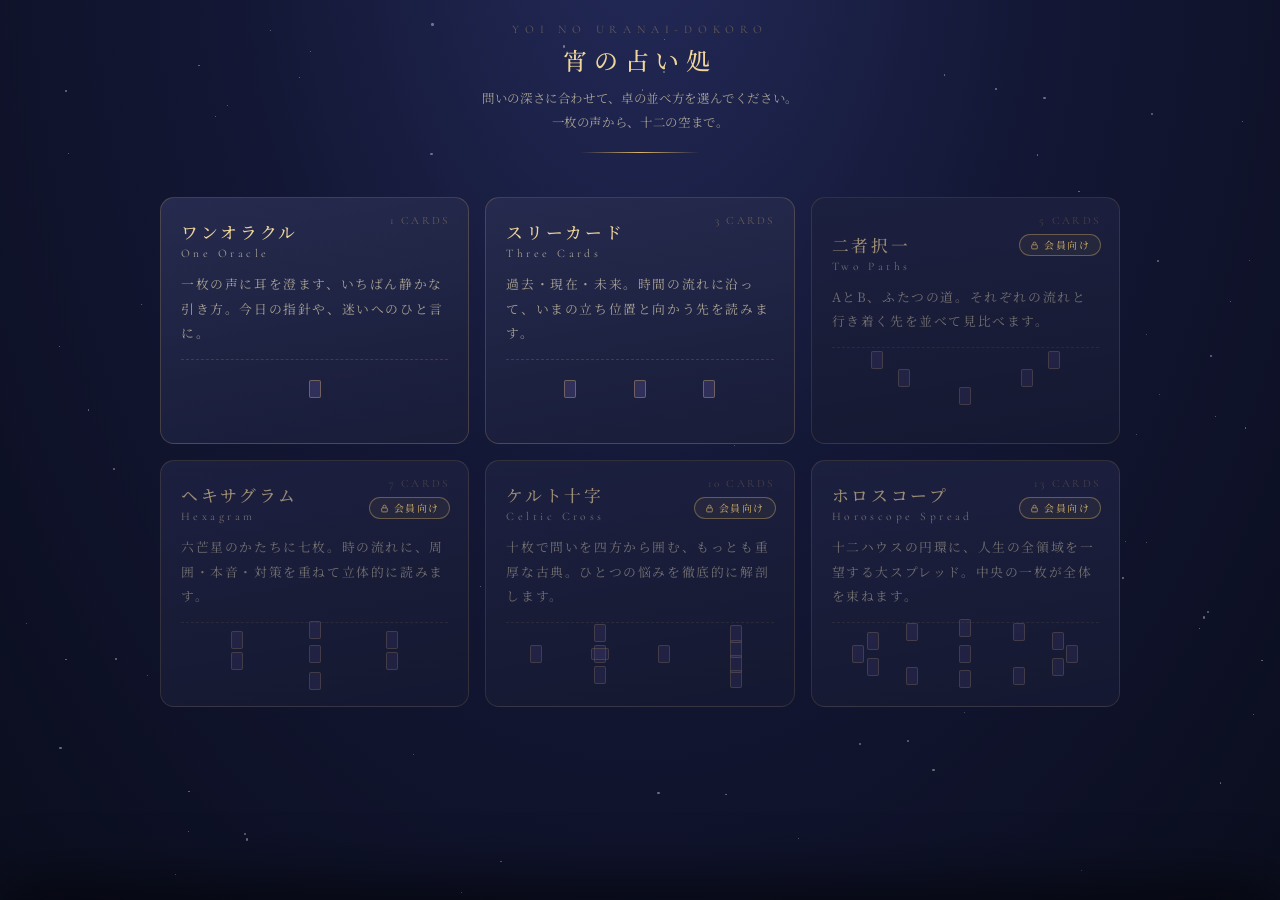
==== tarot/index.html @ 18fb2604 "Add tarot experience and site entry points" ====
<!DOCTYPE html>
<html lang="ja">
<head>
<meta charset="UTF-8">
<meta name="viewport" content="width=device-width, initial-scale=1.0, maximum-scale=1.0, user-scalable=no">
<title>宵の占い処 — スプレッド選択式タロット</title>
<meta name="description" content="一枚の声から、十二の空まで。スプレッド選択式のタロット">

<!-- ▼▼ 公開URL（GitHub Pages）。移転したらこの3行とJS側のSITE_URLを直す ▼▼ -->
<meta property="og:url" content="https://omasu-official.onrender.com/tarot/">
<meta property="og:image" content="https://omasu-official.onrender.com/tarot/ogp.png">
<link rel="canonical" href="https://omasu-official.onrender.com/tarot/">
<!-- ▲▲ ここまで ▲▲ -->

<meta property="og:type" content="website">
<meta property="og:site_name" content="宵の占い処">
<meta property="og:locale" content="ja_JP">
<meta property="og:title" content="宵の占い処 — スプレッド選択式タロット">
<meta property="og:description" content="一枚の声から、十二の空まで。スプレッド選択式のタロット">
<meta property="og:image:width" content="1200">
<meta property="og:image:height" content="630">
<meta name="twitter:card" content="summary_large_image">
<meta name="twitter:title" content="宵の占い処 — スプレッド選択式タロット">
<meta name="twitter:description" content="一枚の声から、十二の空まで。スプレッド選択式のタロット">
<meta name="twitter:image" content="https://omasu-official.onrender.com/tarot/ogp.png">
<meta name="theme-color" content="#0b0e1e">

<link rel="preconnect" href="https://fonts.googleapis.com">
<link href="https://fonts.googleapis.com/css2?family=Cormorant+Garamond:ital,wght@0,400;0,500;0,600;1,400&family=Noto+Serif+JP:wght@300;400;500;600&display=swap" rel="stylesheet">
<style>
:root{
  --night-deep:#0b0e1e;
  --night:#131735;
  --night-soft:#1c2148;
  --gold:#d8b46a;
  --gold-bright:#f0d69a;
  --gold-dim:rgba(216,180,106,.38);
  --ink:#ece6d8;
  --ink-dim:#a9a293;
  --violet:#6f5fae;
  --violet-glow:rgba(140,120,220,.55);
  /* 星を透かさないための不透明な下地 */
  --panel-a:#1a1f45;
  --panel-b:#151935;
  --card-w:64px;
  --card-h:100px;
  --serif-jp:'Noto Serif JP',serif;
  --serif-en:'Cormorant Garamond',serif;
}
*{margin:0;padding:0;box-sizing:border-box;-webkit-tap-highlight-color:transparent}
html,body{height:100%}
body{
  font-family:var(--serif-jp);
  background:radial-gradient(ellipse at 50% -10%, #232a58 0%, var(--night) 45%, var(--night-deep) 100%);
  color:var(--ink);
  overflow-x:hidden;
  min-height:100dvh;
  letter-spacing:.04em;
}
/* ---------- 星空 ---------- */
#stars{position:fixed;inset:0;pointer-events:none;z-index:0}
.star{position:absolute;border-radius:50%;background:#fff;opacity:.38;animation:twinkle var(--d,4s) ease-in-out infinite}
@keyframes twinkle{0%,100%{opacity:.1}50%{opacity:.58}}
@media (prefers-reduced-motion:reduce){
  *{animation-duration:.01ms!important;animation-iteration-count:1!important;transition-duration:.15s!important}
}
/* ---------- 共通 ---------- */
.screen{position:relative;z-index:1;min-height:100dvh;display:none;flex-direction:column;align-items:center;padding:22px 16px 40px}
.screen.active{display:flex}
.brand{font-family:var(--serif-en);font-size:.72rem;letter-spacing:.5em;color:var(--gold-dim);text-transform:uppercase;margin-bottom:6px}
h1{font-weight:500;font-size:1.5rem;letter-spacing:.28em;color:var(--gold-bright);text-align:center}
.subtitle{font-size:.78rem;color:var(--ink-dim);margin-top:10px;text-align:center;line-height:1.9}
.gold-rule{width:120px;height:1px;background:linear-gradient(90deg,transparent,var(--gold),transparent);margin:18px auto}
button{font-family:var(--serif-jp);cursor:pointer;letter-spacing:.12em}
.btn-gold{
  background:linear-gradient(160deg,rgba(216,180,106,.16),rgba(216,180,106,.06)),
             linear-gradient(160deg,var(--panel-a),var(--panel-b));
  border:1px solid var(--gold-dim);color:var(--gold-bright);
  padding:13px 34px;border-radius:999px;font-size:.92rem;
  transition:all .35s;
}
.btn-gold:hover{border-color:var(--gold);box-shadow:0 0 24px rgba(216,180,106,.25)}
.btn-ghost{background:linear-gradient(160deg,var(--panel-a),var(--panel-b));border:1px solid rgba(236,230,216,.22);color:var(--ink-dim);padding:11px 26px;border-radius:999px;font-size:.82rem;transition:all .3s}
.btn-ghost:hover{color:var(--ink);border-color:rgba(236,230,216,.5)}
/* ---------- スプレッド選択 ---------- */
#screen-select .spread-grid{
  display:grid;grid-template-columns:repeat(auto-fit,minmax(280px,1fr));
  gap:16px;width:100%;max-width:960px;margin-top:26px;
}
.spread-card{
  position:relative;
  background:linear-gradient(170deg,rgba(255,255,255,.05),rgba(255,255,255,.014)),
             linear-gradient(170deg,var(--panel-a),var(--panel-b));
  border:1px solid rgba(216,180,106,.22);
  border-radius:14px;padding:22px 20px 18px;text-align:left;
  color:var(--ink);transition:all .4s;overflow:hidden;
}
.spread-card:hover,.spread-card:focus-visible{
  border-color:var(--gold);transform:translateY(-3px);
  box-shadow:0 12px 34px rgba(0,0,0,.45),0 0 20px rgba(216,180,106,.12);
}
.spread-card:focus-visible{outline:2px solid var(--gold);outline-offset:2px}
.spread-card .sc-count{
  position:absolute;top:16px;right:18px;font-family:var(--serif-en);
  font-size:.7rem;letter-spacing:.2em;color:var(--gold-dim);
}
.spread-card h3{font-size:1.05rem;font-weight:500;letter-spacing:.16em;color:var(--gold-bright);margin-bottom:2px}
.spread-card .sc-en{font-family:var(--serif-en);font-size:.72rem;letter-spacing:.3em;color:var(--ink-dim);margin-bottom:12px}
.spread-card .sc-desc{font-size:.8rem;line-height:1.9;color:var(--ink-dim)}
.spread-card .sc-mini{
  margin-top:14px;height:66px;position:relative;
  border-top:1px dashed rgba(216,180,106,.18);padding-top:10px;
}
.sc-mini .m-dot{
  position:absolute;width:12px;height:18px;border-radius:2px;
  border:1px solid var(--gold-dim);background:rgba(111,95,174,.25);
  transform:translate(-50%,-50%);
}
.sc-mini .m-dot.rot{transform:translate(-50%,-50%) rotate(90deg)}
/* 会員向けのスプレッド */
/* opacityで沈めると星が透けるので、色を落として沈める */
.spread-card.locked{
  background:linear-gradient(170deg,rgba(255,255,255,.026),rgba(255,255,255,.008)),
             linear-gradient(170deg,#161a3a,#12162f);
  border-color:rgba(216,180,106,.15);
}
.spread-card.locked h3{color:rgba(240,214,154,.6)}
.spread-card.locked .sc-count,.spread-card.locked .sc-en,.spread-card.locked .sc-desc{opacity:.62}
.spread-card.locked .sc-mini{opacity:.5}
.spread-card.locked:hover,.spread-card.locked:focus-visible{
  transform:none;border-color:rgba(216,180,106,.22);box-shadow:none;
}
.spread-card .sc-lock{
  position:absolute;top:36px;right:18px;
  display:inline-flex;align-items:center;gap:5px;
  font-size:.62rem;letter-spacing:.14em;color:var(--gold);
  border:1px solid var(--gold-dim);border-radius:999px;
  padding:3px 10px;background:rgba(216,180,106,.06);
}
.spread-card .sc-lock svg{width:9px;height:9px;fill:none;stroke:currentColor;stroke-width:1.7;flex:none}
/* 会員向けモーダル */
#gate{
  position:fixed;inset:0;z-index:50;padding:24px;
  display:flex;align-items:center;justify-content:center;
  background:rgba(11,14,30,.9);
  opacity:0;pointer-events:none;transition:opacity .45s;
}
#gate.show{opacity:1;pointer-events:auto}
.gate-box{
  width:100%;max-width:376px;text-align:center;padding:32px 26px 26px;
  background:linear-gradient(170deg,#1b1f45 0%, #141833 100%);
  border:1px solid var(--gold-dim);border-radius:16px;
  box-shadow:0 24px 60px rgba(0,0,0,.6), 0 0 30px rgba(216,180,106,.06);
  transform:translateY(14px) scale(.985);
  transition:transform .45s cubic-bezier(.25,.9,.3,1);
}
#gate.show .gate-box{transform:none}
.gate-box .gate-mark{font-size:.86rem;letter-spacing:.34em;color:var(--gold);opacity:.75}
.gate-box h2{font-size:.92rem;font-weight:500;letter-spacing:.28em;color:var(--gold-bright);margin-top:12px}
.gate-box .gate-text{font-size:.82rem;line-height:2.1;color:var(--ink-dim);margin-top:4px;text-wrap:balance}
.gate-box .gate-text .gt-name{color:var(--ink)}
.gate-actions{display:flex;flex-direction:column;gap:10px;margin-top:26px}
.btn-gate-line{
  display:block;text-decoration:none;text-align:center;
  background:linear-gradient(160deg,rgba(216,180,106,.16),rgba(216,180,106,.06));
  border:1px solid var(--gold-dim);color:var(--gold-bright);
  padding:13px 20px;border-radius:999px;font-size:.84rem;letter-spacing:.12em;
  transition:all .35s;
}
.btn-gate-line:hover,.btn-gate-line:focus-visible{border-color:var(--gold);box-shadow:0 0 24px rgba(216,180,106,.22)}
.btn-gate-close{
  background:none;border:1px solid rgba(236,230,216,.2);color:var(--ink-dim);
  padding:12px 20px;border-radius:999px;font-size:.8rem;transition:all .3s;
}
.btn-gate-close:hover,.btn-gate-close:focus-visible{color:var(--ink);border-color:rgba(236,230,216,.45)}
/* ---------- 問い入力 ---------- */
#screen-ask{justify-content:center}
.ask-box{width:100%;max-width:480px;text-align:center}
.ask-box .spread-label{font-size:.8rem;color:var(--gold);letter-spacing:.3em;margin-bottom:8px}
textarea#question{
  width:100%;min-height:96px;margin-top:20px;
  background:linear-gradient(170deg,rgba(255,255,255,.05),rgba(255,255,255,.02)),
             linear-gradient(170deg,var(--panel-a),var(--panel-b));
  border:1px solid rgba(216,180,106,.25);
  border-radius:10px;padding:14px;color:var(--ink);font-family:var(--serif-jp);
  font-size:.9rem;line-height:1.9;resize:vertical;letter-spacing:.05em;
}
textarea#question:focus{outline:none;border-color:var(--gold);box-shadow:0 0 16px rgba(216,180,106,.12)}
.ask-note{font-size:.72rem;color:var(--ink-dim);margin-top:10px;line-height:1.8}
.ask-actions{display:flex;gap:12px;justify-content:center;margin-top:26px;flex-wrap:wrap}
/* ---------- テーブル ---------- */
#screen-table{padding:14px 8px 0;overflow:hidden;justify-content:flex-start}
.table-head{width:100%;max-width:560px;display:flex;align-items:center;justify-content:space-between;padding:0 10px;margin-bottom:6px}
.table-head .th-spread{font-size:.78rem;letter-spacing:.24em;color:var(--gold)}
.table-head .th-count{font-family:var(--serif-en);font-size:.74rem;letter-spacing:.18em;color:var(--ink-dim)}
#dealer{
  width:120px;height:54px;margin:0 auto 2px;position:relative;opacity:.55;
  animation:dealerSway 7s ease-in-out infinite;
}
@keyframes dealerSway{0%,100%{transform:translateX(-3px)}50%{transform:translateX(3px)}}
#dealer::before{
  content:'';position:absolute;left:50%;bottom:0;transform:translateX(-50%);
  width:84px;height:50px;background:radial-gradient(ellipse at 50% 100%, #2a2f5c 0%, transparent 72%);
  border-radius:50% 50% 0 0;
}
#dealer::after{
  content:'';position:absolute;left:50%;bottom:26px;transform:translateX(-50%);
  width:30px;height:30px;border-radius:50%;
  background:radial-gradient(circle at 50% 42%, #343a6e 0%, #1a1e42 70%, transparent 100%);
}
#table-area{
  position:relative;aspect-ratio:1/1.06;
  /* 下の余白は、扇が卓からはみ出す分の逃げ場（案内文とボタンに重ねない） */
  margin:0 auto 70px;
  /* 画面が低いときは卓を縮めて、下の案内文とボタンを切らせない */
  height:min(calc(94vw * 1.06), 572px, calc(100dvh - 318px));
  width:auto;
}
#round-table{
  position:absolute;inset:0;border-radius:50%;
  background:
    radial-gradient(circle at 50% 34%, rgba(140,120,220,.14), transparent 62%),
    radial-gradient(circle at 50% 50%, #1e2350 0%, #161a3e 58%, #10132c 100%);
  border:2px solid var(--gold-dim);
  box-shadow:
    inset 0 0 60px rgba(0,0,0,.55),
    inset 0 0 18px rgba(216,180,106,.08),
    0 24px 60px rgba(0,0,0,.55);
}
#round-table::before{
  content:'';position:absolute;inset:10px;border-radius:50%;
  border:1px solid rgba(216,180,106,.18);
}
/* スプレッド位置ガイド */
.slot{
  position:absolute;width:var(--card-w);height:var(--card-h);pointer-events:none;
  transform:translate(-50%,-50%) rotate(var(--rot,0deg)) scale(var(--sc,1));
  border:1px dashed rgba(216,180,106,.34);border-radius:6px;
  display:flex;align-items:center;justify-content:center;
  transition:border-color .4s, box-shadow .4s;
}
.slot .slot-label{
  font-size:.56rem;color:var(--gold-dim);letter-spacing:.1em;text-align:center;
  line-height:1.5;padding:2px;transform:rotate(calc(var(--rot,0deg) * -1));
}
.slot.next{border-color:var(--gold);box-shadow:0 0 14px rgba(216,180,106,.3);animation:slotPulse 1.6s ease-in-out infinite}
@keyframes slotPulse{0%,100%{box-shadow:0 0 8px rgba(216,180,106,.18)}50%{box-shadow:0 0 20px rgba(216,180,106,.42)}}
/* カード */
.tcard{
  position:absolute;width:var(--card-w);height:var(--card-h);
  transform:translate(-50%,-50%) rotate(var(--rot,0deg)) scale(var(--sc,1));
  transform-style:preserve-3d;perspective:600px;
  transition:left .8s cubic-bezier(.22,.9,.3,1), top .8s cubic-bezier(.22,.9,.3,1), transform .8s cubic-bezier(.22,.9,.3,1);
  z-index:5;cursor:pointer;
}
.tcard-inner{
  position:absolute;inset:0;transform-style:preserve-3d;
  transition:transform .85s cubic-bezier(.3,.1,.25,1);
  border-radius:6px;
}
.tcard.open .tcard-inner{transform:rotateY(180deg)}
.tface{
  position:absolute;inset:0;backface-visibility:hidden;border-radius:6px;overflow:hidden;
  display:flex;flex-direction:column;align-items:center;justify-content:center;
}
.tback{
  background:
    radial-gradient(circle at 50% 26%, rgba(240,214,154,.2) 0%, transparent 28%),
    linear-gradient(155deg,#3a3170 0%, #241f52 55%, #171338 100%);
  border:1px solid var(--gold-dim);
  box-shadow:0 6px 16px rgba(0,0,0,.5);
}
.tback::before{
  content:'☽';position:absolute;top:16%;left:50%;transform:translateX(-50%);
  color:var(--gold);font-size:14px;opacity:.85;
}
.tback::after{
  content:'✦ ✧ ✦';position:absolute;bottom:14%;left:50%;transform:translateX(-50%);
  color:var(--gold-dim);font-size:8px;letter-spacing:2px;
}
.tfront{
  transform:rotateY(180deg);
  background:linear-gradient(168deg,#f4ecd8 0%, #e7dcc0 100%);
  border:1px solid #b99a55;color:#3a3050;
  box-shadow:0 6px 16px rgba(0,0,0,.5);
  padding:4px 2px;
}
.tfront .tf-num{font-family:var(--serif-en);font-size:.52rem;letter-spacing:.12em;color:#8a7440}
.tfront .tf-sym{font-size:20px;line-height:1.35;margin:2px 0;color:#4c3f78}
.tfront .tf-name{font-size:.5rem;font-weight:600;letter-spacing:.04em;text-align:center;line-height:1.35;color:#463a66;padding:0 2px}
.tfront .tf-rev{font-size:.44rem;color:#a0522d;letter-spacing:.1em;margin-top:1px}
.tcard.reversed .tfront{transform:rotateY(180deg) rotate(180deg)}
/* 山札の扇 */
#slots{position:absolute;inset:0;z-index:1;pointer-events:none}
#cards-layer{position:absolute;inset:0;z-index:5;pointer-events:none}
#cards-layer .tcard{pointer-events:none}
#cards-layer.can-flip .tcard{pointer-events:auto}
/* 扇そのものをタップ面にする。カードの隙間や周囲を押しても引けるようにするため */
#deck-fan{
  position:absolute;left:50%;transform:translateX(-50%);bottom:-4%;
  width:min(90%,320px);height:40%;
  pointer-events:auto;cursor:pointer;z-index:3;
  transition:opacity .7s, transform .7s;
}
#deck-fan.fan-out{opacity:0;transform:translateX(-50%) translateY(60px);pointer-events:none}
#deck-fan.fan-out .fan-card{pointer-events:none}
.fan-card{
  position:absolute;left:50%;bottom:6px;width:54px;height:86px;border-radius:5px;
  background:linear-gradient(155deg,#38306c 0%, #221d4e 60%, #151134 100%);
  border:1px solid rgba(216,180,106,.45);
  transform-origin:50% 165%;
  transform:translateX(-50%) rotate(var(--a)) translateY(var(--lift,0px));
  box-shadow:0 4px 12px rgba(0,0,0,.5);
  pointer-events:auto;cursor:pointer;
  transition:transform .3s, box-shadow .3s, opacity .4s;
}
.fan-card::before{content:'☽';position:absolute;top:8px;left:50%;transform:translateX(-50%);color:var(--gold-dim);font-size:10px}
.fan-card:hover,.fan-card:focus-visible{--lift:-16px;z-index:30!important;box-shadow:0 8px 20px rgba(0,0,0,.6),0 0 14px var(--violet-glow)}
.fan-card.drawn{opacity:0;pointer-events:none;transition:opacity .4s}
.table-foot{display:flex;gap:10px;justify-content:center;margin:14px 0 20px;flex-wrap:wrap;position:relative;z-index:6}
.hint{font-size:.72rem;color:var(--ink-dim);text-align:center;letter-spacing:.14em;margin-top:4px;min-height:1.4em}
/* ---------- 鑑定パネル ---------- */
#panel{
  position:fixed;left:0;right:0;bottom:0;z-index:20;
  max-height:86dvh;transform:translateY(102%);
  transition:transform .7s cubic-bezier(.25,.9,.3,1);
  background:linear-gradient(180deg,#191d40 0%, #121531 100%);
  border-top:1px solid var(--gold-dim);
  border-radius:22px 22px 0 0;
  box-shadow:0 -18px 60px rgba(0,0,0,.6);
  display:flex;flex-direction:column;
}
#panel.show{transform:translateY(0)}
#panel-grip{
  padding:12px 0 8px;text-align:center;cursor:pointer;flex:none;
}
#panel-grip::before{
  content:'';display:block;width:44px;height:3px;border-radius:3px;
  background:var(--gold-dim);margin:0 auto;
}
#panel-body{overflow-y:auto;padding:4px 20px 46px;-webkit-overflow-scrolling:touch}
.p-inner{max-width:640px;margin:0 auto}
.p-head{text-align:center;margin-bottom:8px}
.p-head .p-spread{font-size:.72rem;letter-spacing:.34em;color:var(--gold)}
.p-head .p-q{font-size:.85rem;color:var(--ink);margin-top:10px;line-height:1.9}
.p-head .p-q::before{content:'「'}.p-head .p-q::after{content:'」'}
.reading{
  border:1px solid rgba(216,180,106,.2);border-radius:12px;
  padding:18px 18px 16px;margin-top:18px;
  background:linear-gradient(170deg,rgba(255,255,255,.03),transparent);
}
.reading .r-pos{font-size:.68rem;letter-spacing:.3em;color:var(--gold);margin-bottom:6px}
.reading .r-posmean{font-size:.72rem;color:var(--ink-dim);line-height:1.8;margin-bottom:12px;padding-bottom:10px;border-bottom:1px dashed rgba(216,180,106,.16)}
.reading h4{font-size:1.02rem;font-weight:500;letter-spacing:.1em;color:var(--gold-bright)}
.reading .r-en{font-family:var(--serif-en);font-size:.7rem;letter-spacing:.22em;color:var(--ink-dim);margin-top:2px}
.reading .r-ori{display:inline-block;font-size:.66rem;letter-spacing:.2em;margin-top:8px;padding:3px 12px;border-radius:999px;border:1px solid var(--gold-dim);color:var(--gold-bright)}
.reading .r-ori.rev{border-color:rgba(190,110,90,.55);color:#dfa08c}
.reading .r-kw{font-size:.74rem;color:var(--ink-dim);letter-spacing:.14em;margin-top:10px}
.reading .r-body{font-size:.87rem;line-height:2.15;margin-top:12px;color:var(--ink)}
.reading .r-struct{
  margin-top:14px;padding:12px 14px;border-radius:8px;
  background:rgba(111,95,174,.12);border:1px solid rgba(140,120,220,.25);
  font-size:.72rem;line-height:2;color:#c9c2e8;letter-spacing:.06em;
}
.reading .r-struct .rs-t{font-size:.64rem;letter-spacing:.3em;color:#9d92cf;display:block;margin-bottom:4px}
.synth{
  margin-top:26px;border-top:1px solid var(--gold-dim);padding-top:22px;
}
.synth h3{font-size:.8rem;letter-spacing:.4em;color:var(--gold);text-align:center;margin-bottom:16px}
.synth .s-item{margin-top:14px}
.synth .s-label{font-size:.66rem;letter-spacing:.26em;color:#9d92cf}
.synth .s-text{font-size:.85rem;line-height:2.1;margin-top:4px}
.synth .s-story{
  margin-top:22px;padding:18px;border:1px solid rgba(216,180,106,.28);border-radius:12px;
  font-size:.9rem;line-height:2.2;text-align:center;color:var(--gold-bright);
  background:radial-gradient(circle at 50% 0%, rgba(216,180,106,.08), transparent 70%);
}
.p-actions{display:flex;gap:12px;justify-content:center;margin-top:30px;flex-wrap:wrap}
.p-actions-copy{margin-top:30px}
.p-actions-share{margin-top:12px}
.p-actions-sub{margin-top:14px}
/* シェア（金の細枠・主役のコピーボタンと競合させない） */
.btn-share{
  display:inline-flex;align-items:center;gap:9px;
  background:linear-gradient(160deg,var(--panel-a),var(--panel-b));
  border:1px solid var(--gold-dim);color:var(--gold);
  padding:11px 22px;border-radius:999px;font-size:.8rem;
  transition:all .3s;
}
.btn-share:hover,.btn-share:focus-visible{
  color:var(--gold-bright);border-color:var(--gold);
  box-shadow:0 0 16px rgba(216,180,106,.16);
}
.btn-share svg{width:12px;height:12px;fill:currentColor;flex:none;opacity:.9}
.btn-share svg.stroke{width:13px;height:13px;fill:none;stroke:currentColor;stroke-width:1.9;stroke-linejoin:round;stroke-linecap:round}
.p-close-line{text-align:center;margin-top:26px;font-family:var(--serif-en);font-size:.66rem;letter-spacing:.5em;color:var(--gold-dim)}
/* ---------- パネル末尾のフッター ---------- */
.p-footer{text-align:center;margin-top:18px}
.p-footer .pf-rule{width:80px;height:1px;background:linear-gradient(90deg,transparent,var(--gold-dim),transparent);margin:0 auto 18px}
.p-footer .pf-link{
  display:inline-block;font-size:.76rem;letter-spacing:.16em;
  color:var(--gold-dim);text-decoration:none;transition:color .35s;
}
.p-footer .pf-link::after{content:' →';font-size:.7rem;letter-spacing:0}
.p-footer .pf-link:hover,.p-footer .pf-link:focus-visible{color:var(--gold-bright)}
.p-footer .pf-credit{margin-top:14px;font-size:.64rem;letter-spacing:.14em;color:rgba(169,162,147,.55)}
.p-footer .pf-credit a{color:inherit;text-decoration:none;border-bottom:1px solid rgba(169,162,147,.22);transition:color .35s}
.p-footer .pf-credit a:hover{color:var(--ink-dim)}
/* 暗転 */
#veil{
  position:fixed;inset:0;background:var(--night-deep);z-index:40;
  display:flex;align-items:center;justify-content:center;
  opacity:0;pointer-events:none;transition:opacity .8s;
}
#veil.show{opacity:1;pointer-events:auto}
#veil p{font-size:.82rem;letter-spacing:.4em;color:var(--gold-dim);animation:veilPulse 2s ease-in-out infinite}
@keyframes veilPulse{0%,100%{opacity:.4}50%{opacity:1}}
#toast{
  position:fixed;left:50%;bottom:24px;transform:translate(-50%,80px);
  background:rgba(20,24,52,.95);border:1px solid var(--gold-dim);color:var(--gold-bright);
  font-size:.78rem;letter-spacing:.14em;padding:10px 24px;border-radius:999px;
  transition:transform .4s;z-index:60;
}
#toast.show{transform:translate(-50%,0)}
@media (max-width:430px){
  :root{--card-w:52px;--card-h:82px}
  h1{font-size:1.28rem}
  .reading .r-body{font-size:.84rem}
}
</style>
</head>
<body>
<div id="stars"></div>

<!-- スプレッド選択 -->
<section class="screen active" id="screen-select">
  <p class="brand">Yoi no Uranai-dokoro</p>
  <h1>宵の占い処</h1>
  <p class="subtitle">問いの深さに合わせて、卓の並べ方を選んでください。<br>一枚の声から、十二の空まで。</p>
  <div class="gold-rule"></div>
  <div class="spread-grid" id="spread-grid"></div>
</section>

<!-- 問い入力 -->
<section class="screen" id="screen-ask">
  <div class="ask-box">
    <p class="spread-label" id="ask-spread-name"></p>
    <h1 style="font-size:1.2rem">問いを、ひとつ。</h1>
    <div class="gold-rule"></div>
    <textarea id="question" placeholder="いま、心にかかっていることを言葉にしてください（空欄のままでも占えます）"></textarea>
    <p class="ask-note" id="ask-note"></p>
    <div class="ask-actions">
      <button class="btn-ghost" id="btn-back-select">スプレッドを選び直す</button>
      <button class="btn-gold" id="btn-to-table">卓へすすむ</button>
    </div>
  </div>
</section>

<!-- テーブル -->
<section class="screen" id="screen-table">
  <div class="table-head">
    <span class="th-spread" id="th-spread"></span>
    <span class="th-count" id="th-count"></span>
  </div>
  <div id="dealer"></div>
  <div id="table-area">
    <div id="round-table"></div>
    <div id="slots"></div>
    <div id="cards-layer"></div>
    <div id="deck-fan"></div>
  </div>
  <p class="hint" id="hint">山札に触れて、一枚ずつ引いてください</p>
  <div class="table-foot">
    <button class="btn-gold" id="btn-show-panel" style="display:none">導きをひらく</button>
    <button class="btn-ghost" id="btn-draw-all">残りを一気に引く</button>
    <button class="btn-ghost" id="btn-restart-table">はじめから</button>
  </div>
</section>

<!-- 鑑定パネル -->
<div id="panel" aria-hidden="true">
  <div id="panel-grip" title="畳む / ひらく"></div>
  <div id="panel-body"><div class="p-inner" id="panel-content"></div></div>
</div>

<!-- 会員向けモーダル -->
<div id="gate" aria-hidden="true" role="dialog" aria-modal="true" aria-labelledby="gate-title">
  <div class="gate-box">
    <p class="gate-mark">✧</p>
    <h2 id="gate-title">会員向けのスプレッド</h2>
    <div class="gold-rule" style="width:80px;margin:16px auto 0"></div>
    <p class="gate-text"><span class="gt-name" id="gate-name"></span>は、会員の方にお使いいただける卓です。<br><span id="gate-open"></span></p>
    <div class="gate-actions">
      <a class="btn-gate-line" id="gate-line" href="#" target="_blank" rel="noopener">公開のお知らせを受け取る</a>
      <button class="btn-gate-close" id="gate-close">閉じる</button>
    </div>
  </div>
</div>

<div id="veil"><p>あなたの卓を、読み解いています</p></div>
<div id="toast">コピーしました</div>

<script>
/* ================= ▼リンク設定（変更はここだけ）▼ ================= */
const SITE_URL   = "https://omasu-official.onrender.com/tarot/"; // headのog:urlと揃える
const LINE_URL   = "https://lin.ee/zI0K08R";                 // 公式LINE（フッター＆会員向けモーダル共通）
const ASTRO_URL  = "https://hoshiyomi-lab.pages.dev/courses/astrology-basics"; // 占星術での読み解き → 星よみラボ
const AUTHOR_URL = "https://www.instagram.com/omasu_horoscope/"; // 制作者名 → Instagram
const AUTHOR_NAME= "星よみ専門家 おます";

/* 会員向けにするスプレッド。公開するときはこの配列から key を消すだけでよい */
const MEMBER_ONLY = ["choice","hex","celtic","horo"];
const MEMBER_OPEN = "9月の公開を予定しています。";
/* ================= ▲ここまで▲ ================= */

/* ================= カードデータ ================= */
const MAJOR = [
{num:"0",name:"愚者",en:"The Fool",sym:"☘",
 kwU:"自由 ・ 出発 ・ まっさらな可能性",kwR:"見切り発車 ・ 足踏み ・ 根拠のない不安",
 up:"何も決まっていないことは、何にでもなれるということです。経験や実績がまだ薄くても、この一歩には身軽さという武器があります。細かい計画より先に、まず踏み出したい気持ちの方を信じてよいときです。",
 rev:"踏み出したい気持ちと、準備不足への不安が綱引きをしています。止まること自体は悪くありません。ただ「怖いから動かない」と「今は整える時期だから動かない」は別物です。どちらなのか、一度言葉にして確かめてください。"},
{num:"I",name:"魔術師",en:"The Magician",sym:"∞",
 kwU:"創造 ・ 手持ちの道具 ・ はじまりの意志",kwR:"空回り ・ 器用貧乏 ・ 言葉先行",
 up:"必要な道具は、すでに卓の上に揃っています。足りないのは新しい何かではなく「これでやる」と決めることだけです。小さくてもいいので、意志を形にする最初の作業を今日始めてください。",
 rev:"できることが多いぶん、力が散らばっています。あるいは、語ることが先に立って手が止まっているのかもしれません。使う道具をひとつに絞り、口より先に手を動かすと、流れが戻ってきます。"},
{num:"II",name:"女教皇",en:"The High Priestess",sym:"☽",
 kwU:"直感 ・ 静けさ ・ 見えない知恵",kwR:"考えすぎ ・ 秘めすぎ ・ 神経の張りつめ",
 up:"答えはすでに、あなたの静かな部分が知っています。情報を足すより、雑音を減らすことが今の正解です。即断を求められても、一晩置く勇気を持ってください。",
 rev:"頭の中の声が多すぎて、本当の直感が聞こえなくなっています。あるいは、抱え込んで誰にも見せていない何かが重くなってきた頃です。全部でなくていいので、一部だけ言葉にして外に出してみてください。"},
{num:"III",name:"女帝",en:"The Empress",sym:"♀",
 kwU:"実り ・ 受け取る豊かさ ・ 育てる力",kwR:"過保護 ・ 停滞した心地よさ ・ 浪費",
 up:"育ててきたものが、実りの段階に入っています。ここで必要なのは頑張りを足すことではなく、受け取ることを自分に許すことです。休息も、ご褒美も、成果のうちです。",
 rev:"心地よさが、いつのまにか動かない理由になっていないでしょうか。世話を焼きすぎて相手の力を奪っている場合もあります。与える手を少しゆるめ、自分の畑に水をやり直す時期です。"},
{num:"IV",name:"皇帝",en:"The Emperor",sym:"♄",
 kwU:"基盤 ・ 責任 ・ 継続で築く秩序",kwR:"硬直 ・ 支配 ・ 「こうあるべき」の重さ",
 up:"感情の波に頼らず、仕組みと継続で積み上げる局面です。地味な決まりごと——時間割、予算、手順——が、いまのあなたの一番の味方になります。決めたルールを守る自分を、信頼の土台にしてください。",
 rev:"「べき」が増えすぎて、自分にも周りにも窮屈になっています。守るべき芯と、手放していい形式を仕分けましょう。強さとは硬さではなく、締めるところと緩めるところを選べることです。"},
{num:"V",name:"教皇",en:"The Hierophant",sym:"⚶",
 kwU:"学び ・ 助言 ・ 信頼できる型",kwR:"形骸化 ・ 常識への窮屈さ ・ 権威頼み",
 up:"自己流で悩み続けるより、先人の型を借りる方が早い場面です。本でも、師でも、伝統的なやり方でも構いません。「正しく教わる」ことは、遠回りに見えて一番の近道です。",
 rev:"周囲の常識や「普通はこうする」が、あなたの実感と合わなくなってきています。型を破ること自体が目的化しないよう気をつけつつ、違和感には正直に。あなた自身の判断基準を育てる時期に入っています。"},
{num:"VI",name:"恋人",en:"The Lovers",sym:"♊",
 kwU:"選択 ・ 心が響き合う縁 ・ 素直な YES",kwR:"迷い ・ 決めきれない保留 ・ 不釣り合い",
 up:"損得の計算より、心が「こちら」と言う方を選んでよい局面です。人との縁であれ道の選択であれ、素直さが最良の判断材料になります。選ぶことは、他方を手放す勇気とセットです。",
 rev:"選択肢を残したままの保留が、少しずつ重くなっています。全部を取ろうとすると、どれも中途半端になります。決められないのは情報不足ではなく、失う覚悟の問題かもしれません。"},
{num:"VII",name:"戦車",en:"The Chariot",sym:"♋",
 kwU:"前進 ・ 勢い ・ 走りながら整える",kwR:"暴走 ・ 制御不能 ・ 方向のない焦り",
 up:"考える時間は十分に取りました。ここからはスピードが味方をします。多少の粗さは走りながら直せばいい局面です。迷いを断って、まず出発してください。",
 rev:"アクセルとブレーキを同時に踏んでいるか、方向を決めないまま焦りだけが加速しています。速度を落とすことは負けではありません。手綱を握り直すために、一度止まって行き先を確認してください。"},
{num:"VIII",name:"力",en:"Strength",sym:"∞",
 kwU:"静かな強さ ・ 根気 ・ 手なずける",kwR:"力み ・ 自信の揺らぎ ・ 感情に呑まれる",
 up:"ねじ伏せる強さではなく、なだめて根気よく付き合う強さが問われています。相手はあなた自身の衝動や不安かもしれません。焦らず、しかし手を離さず。その粘りは必ず実を結びます。",
 rev:"力ずくで抑え込もうとして、かえって暴れさせています。あるいは「自分には無理かも」という声に呑まれかけています。強さの回復は、まず自分に優しくすることから始まります。"},
{num:"IX",name:"隠者",en:"The Hermit",sym:"☌",
 kwU:"内省 ・ ひとりの時間 ・ 自分の灯",kwR:"孤立 ・ 引きこもりすぎ ・ 内向の袋小路",
 up:"外の評価や比較から離れて、自分の内側と話す時間が必要です。ひとりになることは後退ではなく、灯を確かめる作業です。静かな場所で、本当はどうしたいのかを聞いてください。",
 rev:"内省が長引いて、考えの袋小路に入っています。ひとりで抱える期間は役目を終えました。信頼できる誰かひとりにだけ、途中経過を話してみてください。外の光が、答えを照らします。"},
{num:"X",name:"運命の輪",en:"Wheel of Fortune",sym:"☸",
 kwU:"転機 ・ 流れの好転 ・ タイミングの波",kwR:"すれ違うタイミング ・ 空回りの繰り返し",
 up:"自力では動かせなかった歯車が、外側から回り始めています。転機は準備した人にだけ「偶然」の顔をしてやってきます。来た波には、考えすぎずに乗ってください。",
 rev:"頑張りと結果が噛み合わない時期です。これはあなたの力不足ではなく、タイミングの問題であることが多いのです。無理に回そうとせず、次の波のために足場を整えることに力を使ってください。"},
{num:"XI",name:"正義",en:"Justice",sym:"⚖",
 kwU:"公平 ・ 筋を通す ・ 冷静な裁定",kwR:"偏り ・ 白黒つけすぎ ・ 帳尻の合わなさ",
 up:"感情や情に流されず、事実と筋道で判断すべき局面です。誰かに都合よくではなく、あなた自身も含めて公平に。誠実に積んだものは、少し遅れてでも必ず清算されます。",
 rev:"どこかで天秤が傾いています。自分ばかり譲っているか、逆に相手の事情が見えなくなっているか。白か黒かを急がず、まだ見ていない側の言い分を一度机に載せてください。"},
{num:"XII",name:"吊るされた男",en:"The Hanged Man",sym:"⚓",
 kwU:"視点の反転 ・ 実りある停滞 ・ 手放して得る",kwR:"徒労感 ・ 我慢の空回り ・ 犠牲のしすぎ",
 up:"動けないこの期間は、罰ではなく視点を変えるための時間です。逆さまから見ると、こだわっていたものの小ささと、見落としていたものの大きさに気づきます。今は耐える価値のある停滞です。",
 rev:"我慢が実りにつながっていない徒労の気配があります。「耐えていれば報われる」が思考停止になっていないか点検を。手放すべきは努力ではなく、その努力の向け先かもしれません。"},
{num:"XIII",name:"死神",en:"Death",sym:"♏",
 kwU:"終わりと再生 ・ 大掃除 ・ 区切りをつける",kwR:"終わらせられない ・ 引きずり ・ 未練",
 up:"怖い絵柄に見えて、実は「ちゃんと終わらせる」ことを応援するカードです。役目を終えた習慣、関係、やり方に区切りをつけると、新しいものの席が空きます。終わりは、再生の準備です。",
 rev:"もう終わっているものを、手の中で握り続けています。手放せないのは、それが大切だった証拠でもあります。ただ、次の章はページをめくらないと始まりません。小さなお別れの儀式を、自分のためにしてあげてください。"},
{num:"XIV",name:"節制",en:"Temperance",sym:"♐",
 kwU:"調合 ・ ほどよさ ・ 異なるものの橋渡し",kwR:"配分の乱れ ・ 極端 ・ 噛み合わなさ",
 up:"ゼロか百かではなく、混ぜ合わせて「ちょうどいい」を作る局面です。仕事と休み、理想と現実、自分と相手。対立に見える二つは、配合しだいで薬になります。あなたの調整力が活きます。",
 rev:"どこかの配分が極端に振れています。やりすぎか、やらなすぎか。生活の中の「注ぎすぎているコップ」を一つ見つけて、少しだけ戻すことから整えましょう。"},
{num:"XV",name:"悪魔",en:"The Devil",sym:"♑",
 kwU:"欲との自覚的な付き合い ・ 執着の直視",kwR:"鎖に気づく ・ 悪習からの離脱 ・ 解放の初動",
 up:"やめられない習慣、離れられない関係、手放せない欲。それ自体を責める必要はありません。大事なのは「自分は今つながれている」と自覚することです。鎖は、見えた瞬間から緩み始めます。",
 rev:"長く縛られていたものから、離れる力が戻ってきています。惰性や依存の正体に、もう気づいているはずです。完全に断てなくても、距離を一歩とれたら十分な前進です。"},
{num:"XVI",name:"塔",en:"The Tower",sym:"⚡",
 kwU:"強制リセット ・ 前提が崩れる ・ 目が覚める衝撃",kwR:"崩壊の先送り ・ ひび割れの放置 ・ 内側の限界",
 up:"積み上げたものが崩れる衝撃は、間違った土台ごと壊してくれる出来事でもあります。守りたかったのは建物か、それとも見栄だったのか。更地は痛みと同時に、正しく建て直す自由をくれます。",
 rev:"崩れかけているものを、応急処置でつなぎ止めています。先送りは崩壊を防ぐのではなく、大きくするだけです。自分から少しずつ解体する方が、痛みは小さく済みます。"},
{num:"XVII",name:"星",en:"The Star",sym:"✦",
 kwU:"希望 ・ 回復 ・ 遠くの目標に注ぐ水",kwR:"理想と現実の距離 ・ 望みの見失い",
 up:"嵐のあとの、静かな回復の時間です。すぐに叶わなくても、遠くに星が見えていること自体が力になります。焦らず、目標に向けて毎日少しずつ水を注いでください。方向は合っています。",
 rev:"理想が遠すぎて、注ぐ水が虚しく感じられています。星を見失ったのではなく、雲がかかっているだけです。目標を一段近くに引き寄せて、今週できるサイズに切り直してみてください。"},
{num:"XVIII",name:"月",en:"The Moon",sym:"☾",
 kwU:"揺らぎ ・ 不確かさの中を歩く ・ 感受性",kwR:"霧が晴れる ・ 不安の正体判明 ・ 誤解の解消",
 up:"輪郭のはっきりしない不安の中にいます。今は無理に結論を出さず、揺らぎごと抱えて歩いてよい時期です。夜道は、月明かりの分だけ見えれば進めます。感じたことのメモだけ残しておいてください。",
 rev:"長かった霧が、晴れ始めています。漠然と怖かったものの正体が見え、誤解がほどけていきます。夜のあいだに感じ取ったことは無駄になりません。明るくなった道を、確かめながら進んでください。"},
{num:"XIX",name:"太陽",en:"The Sun",sym:"☉",
 kwU:"成功 ・ 祝福 ・ 隠さない喜び",kwR:"曇りがちの自信 ・ 喜びの出し惜しみ",
 up:"努力が日の目を見る、率直に喜んでいい局面です。謙遜で薄めず、成果は成果として受け取り、周りとも分かち合ってください。あなたの明るさが、次の縁と機会を連れてきます。",
 rev:"うまくいっているのに、素直に喜べない気持ちがあります。減点方式の目が、自分の光を曇らせています。満点でなくても、今日できたことをひとつ声に出して認めるところから始めましょう。"},
{num:"XX",name:"審判",en:"Judgement",sym:"♆",
 kwU:"再起 ・ 呼び覚まされる ・ 過去の清算と復活",kwR:"過去への固執 ・ 自己批判のループ",
 up:"一度あきらめたこと、眠らせていた夢に、もう一度声がかかっています。過去の経験は失敗も含めてすべて、今回のための素材でした。「もう一度やってみる」に、年齢も遅すぎることもありません。",
 rev:"過去の反省が、自分を責める道具になっています。振り返りは未来のためにあるもので、罰のためではありません。「あのときの自分も、あれが精一杯だった」と一度認めてから、次に進みましょう。"},
{num:"XXI",name:"世界",en:"The World",sym:"🜨",
 kwU:"完成 ・ 統合 ・ ひとつの章の大団円",kwR:"あと一歩の未完 ・ 締めくくりの甘さ",
 up:"長かった物語が、ひとつの完成を迎えます。バラバラに見えた努力が、ここで一枚の絵につながります。達成を十分に味わってください。次の旅は、この完成を土台にして始まります。",
 rev:"九割まで来て、最後の一割が残っています。惜しいのは力ではなく、締めくくる意志です。「完了」と宣言する基準を決めて、意識的に幕を引いてください。終わらせた人だけが、次を始められます。"}
];

const SUITS = {
 wands:{name:"ワンド",en:"Wands",el:"火",elEn:"Fire",sym:"🜂",mark:"⚚",
  domain:"情熱・行動・挑戦",lens:"「やりたい」という熱と、その燃やし方",
  field:"仕事の攻め方や挑戦、モチベーション"},
 cups:{name:"カップ",en:"Cups",el:"水",elEn:"Water",sym:"🜄",mark:"♥",
  domain:"感情・関係・共感",lens:"心の水位と、人とのあいだに流れるもの",
  field:"人間関係や恋愛、気持ちの通い方"},
 swords:{name:"ソード",en:"Swords",el:"風",elEn:"Air",sym:"🜁",mark:"⚔",
  domain:"思考・言葉・判断",lens:"頭の中の整理と、言葉の切れ味",
  field:"考え方、決断、コミュニケーション"},
 pents:{name:"ペンタクル",en:"Pentacles",el:"地",elEn:"Earth",sym:"🜃",mark:"✪",
  domain:"現実・お金・積み重ね",lens:"暮らしの土台と、形に残るもの",
  field:"お金、仕事の実務、健康や生活習慣"}
};

/* 数札1-10＋コート4種：段階の意味と正逆の型 */
const RANKS = {
 1:{label:"エース",en:"Ace",stage:"種",
  stageText:"物事がまだ形になる前の力として差し出される「種」の段階",
  up:"この領域で、新しい何かが始まろうとしています。まだ小さな芽ですが、方向性は本物です。受け取った火種を、消さないうちに最初のひと手につなげてください。",
  rev:"始まりの気配はあるのに、受け取りそびれています。チャンスが悪いのではなく、器の準備がまだなのかもしれません。何が整えば動けるのか、条件をひとつ書き出してみてください。"},
 2:{label:"2",en:"Two",stage:"選択",
  stageText:"二つの要素が向き合い、バランスと選択が問われる段階",
  up:"二つのものを天秤にかけながら、うまく釣り合いを取れています。どちらかを急いで捨てる必要はありません。両方を見比べる時間そのものが、判断の精度を上げています。",
  rev:"二択のあいだで宙ぶらりんになり、バランスを取ること自体が目的化しています。保留のコストが利益を上回り始めました。仮でいいので、期限つきの選択をしてみてください。"},
 3:{label:"3",en:"Three",stage:"最初の形",
  stageText:"始まりが最初の形になり、外の世界と関わり出す段階",
  up:"始めたことが、最初の形になって現れています。まだ完成品ではありませんが、方向の正しさを確かめるには十分です。ここまでの手応えを土台に、次の一歩を広げましょう。",
  rev:"形にはなったものの、期待とのズレが見えてきました。ズレは失敗ではなく、初めて手に入った本物のデータです。感情的に投げ出す前に、どこを直せば合うのかを見てください。"},
 4:{label:"4",en:"Four",stage:"安定",
  stageText:"一区切りがつき、土台が固まって安定する段階",
  up:"ひとつの土台ができ、安心して立てる場所を得ています。この安定は休息と充電に使ってよいものです。ただし、居心地の良さに根を張りすぎないことも、頭の隅に置いておいてください。",
  rev:"安定が、いつのまにか停滞に変わりかけています。守りの姿勢が長引いて、新しい風が入らなくなっています。土台を壊す必要はありません。窓をひとつ開けるくらいの変化から始めましょう。"},
 5:{label:"5",en:"Five",stage:"揺らぎ",
  stageText:"安定が崩され、葛藤や喪失を通じて再調整が起こる段階",
  up:"波風の立つ時期ですが、この揺らぎは次の段階に進むための再調整です。失ったものに目が行きがちですが、卓上を見れば残っているものも必ずあります。そちらを数えるところから立て直しが始まります。",
  rev:"揺らぎの底は、すでに過ぎつつあります。葛藤や喪失感が長引いているのは、状況よりも記憶の反芻によるものかもしれません。回復は始まっています。その流れを信じて、少しずつ顔を上げてください。"},
 6:{label:"6",en:"Six",stage:"調和",
  stageText:"揺らぎを越えて、分かち合いや前進の調和が戻る段階",
  up:"嵐を抜けて、流れが穏やかに前へ動き出しています。与えることと受け取ることの循環がうまく回る時期です。過去のよかった記憶も、いまのあなたを支える資源として使ってください。",
  rev:"調和のようでいて、どこかに偏りが潜んでいます。与えすぎ、頼りすぎ、あるいは過去の美化。バランスの傾きに気づくことが、本物の調和への入口です。"},
 7:{label:"7",en:"Seven",stage:"試練",
  stageText:"手にしたものが試され、戦略と忍耐が問われる段階",
  up:"ここまで積んだものが試される正念場ですが、あなたには守り抜く力と粘りがあります。がむしゃらではなく、立ち位置を選んで戦ってください。評価を急がず、長期戦の構えが吉です。",
  rev:"粘りが消耗戦に変わっています。あるいは、目移りや迷いで力が分散しています。全部に勝つ必要はありません。守るべき一点を決め、残りは意図的に手放す勇気を持ってください。"},
 8:{label:"8",en:"Eight",stage:"動き",
  stageText:"停滞が解け、物事が一気に動き出す加速の段階",
  up:"流れが速まり、物事が音を立てて動き出します。積み重ねてきた人ほど、この加速の恩恵を受けます。来た連絡、開いた道には、いつもより早めの返事で応えてください。",
  rev:"動くべき流れの中で、足が止まっています。慎重さか、あるいは見て見ぬふりか。流れは待ってくれませんが、乗り遅れても次の波は来ます。今回逃した理由だけは、正直に書き留めておきましょう。"},
 9:{label:"9",en:"Nine",stage:"大詰め",
  stageText:"達成を目前にして、総仕上げと最後の踏ん張りが問われる段階",
  up:"九合目まで来ています。景色はもう頂上のそれに近く、これまでの蓄積があなたを支えています。残りわずかの道のりを、雑にせず丁寧に。仕上げの質が、全体の印象を決めます。",
  rev:"あと一歩のところで、疲れや不安が重くのしかかっています。ここまで来た事実は消えません。休むことは撤退ではありません。荷物を一度下ろして、最後の登りに備えてください。"},
 10:{label:"10",en:"Ten",stage:"完結",
  stageText:"ひとつのサイクルが満ちて完結し、次へ引き継がれる段階",
  up:"この領域でのひとつのサイクルが、満ちて完結します。実った成果は独り占めせず、周りと分かち合うことで次の循環の種になります。終わりをきちんと味わうことが、良い始まりを呼びます。",
  rev:"満杯のコップをまだ持ち続けて、重さに疲れています。完結したものを抱え続けるのは、次のサイクルの席を塞ぐことです。役目を終えた荷物から、順に下ろしていきましょう。"},
 11:{label:"ペイジ",en:"Page",stage:"学び手",court:true,
  stageText:"好奇心と吸収力を象徴する「学び手」の人物札",
  up:"初心者の目と好奇心が、この領域の追い風になっています。「知らない」は恥ではなく、いま一番の強みです。小さな知らせや誘いは、育つ縁の入口かもしれません。素直に乗ってみてください。",
  rev:"学びが浅いところで止まっているか、知らせを軽く扱いすぎています。わかったつもりが一番の足止めです。基礎に戻ることを面倒がらないでください。"},
 12:{label:"ナイト",en:"Knight",stage:"動く人",court:true,
  stageText:"目標へ向かう推進力を象徴する「動く人」の人物札",
  up:"考えるより動く力が、状況を切り開きます。多少前のめりでも、今はその勢いが価値です。動きながら軌道修正すればよいので、まず出発してください。",
  rev:"勢いが空回りしているか、逆に腰が重くなりすぎています。速度そのものより、向かう先の確認を。手綱を握り直せば、この馬はまだ十分に走れます。"},
 13:{label:"クイーン",en:"Queen",stage:"深める人",court:true,
  stageText:"受容と成熟した理解を象徴する「深める人」の人物札",
  up:"押すのではなく、受け止めて深める力が問われ、そしてあなたにはそれがあります。相手や状況の言い分をいったん全部受け取ってから返す。その懐の深さが、信頼と実りを連れてきます。",
  rev:"受け止めすぎて自分が空になっているか、感情の内圧が高まっています。世話や共感の蛇口を、少しだけ自分側へ向け直してください。満ちていない器からは、注げません。"},
 14:{label:"キング",en:"King",stage:"束ねる人",court:true,
  stageText:"経験に裏打ちされた統率を象徴する「束ねる人」の人物札",
  up:"この領域を「束ねる側」に立つときです。経験は十分に積まれています。細部に手を出すより、全体の方針を示し、責任を引き受ける姿勢が周囲を動かします。",
  rev:"束ねる力が、支配や独走に傾きかけています。あるいは責任の重さから決断を避けています。王の仕事は完璧であることではなく、決めて、その結果を引き受けることです。"}
};

/* 小アルカナ キーワード [正, 逆] （スートごと1〜10, P, N, Q, K） */
const MINOR_KW = {
 wands:[["創造の火種 ・ 着火","不発 ・ 出だしの鈍り"],["展望 ・ 次の一手の構想","視野の狭さ ・ 計画倒れ"],["船出の手応え ・ 拡大","見込み違い ・ 待ちくたびれ"],["祝祭 ・ ひと区切りの安らぎ","居心地への安住 ・ 祝い損ね"],["切磋琢磨 ・ 健全な競争","不毛な衝突 ・ 消耗"],["勝利 ・ 承認 ・ 凱旋","評価待ち ・ うぬぼれ"],["優位を守る奮闘 ・ 抗戦","守勢の疲れ ・ 圧され気味"],["急展開 ・ 追い風 ・ 吉報","足止め ・ タイミングのズレ"],["最後の防衛 ・ 粘り強さ","警戒しすぎ ・ 満身創痍"],["やり遂げる重責 ・ 背負う力","抱え込み ・ 過負荷"],["情熱の芽生え ・ 吉左右の知らせ","気まぐれ ・ 熱しやすく冷めやすい"],["情熱の疾走 ・ 大胆な行動","勇み足 ・ 熱の空転"],["あたたかい主導 ・ 華のある魅力","感情的な主張 ・ 焦げつく世話"],["ビジョンの統率 ・ 火を配る器","独断 ・ 強引さ"]],
 cups:[["心の泉 ・ 愛情のはじまり","感情の空回り ・ 心の乾き"],["心の通い合い ・ 対等な絆","気持ちのすれ違い ・ 温度差"],["祝福 ・ 仲間との喜び","馴れ合い ・ 楽しみの過多"],["倦怠 ・ 差し出された新しい杯","目覚め ・ マンネリからの脱出"],["喪失の嘆き ・ こぼれた三つの杯","残った二つに気づく ・ 回復"],["なつかしさ ・ 無垢な思い出","過去の美化 ・ 郷愁への逃避"],["夢想 ・ 選択肢の霧","地に足がつく ・ 幻の整理"],["卒業 ・ 満たされてなお去る","未練 ・ 去りきれない心残り"],["心の満足 ・ 願いの成就","満足の空虚 ・ 自己満足"],["家族的な幸福 ・ 円満の虹","理想の家庭像への疲れ ・ 不協和"],["感受性の便り ・ 心の芽","感傷 ・ 気持ちの幼さ"],["ロマンを運ぶ人 ・ 誘いの杯","口先の理想 ・ 幻滅"],["深い共感 ・ 癒やしの器","感情への呑まれ ・ 境界の曖昧さ"],["感情の成熟 ・ 静かな包容力","感情の抑圧 ・ 内に波立つ心"]],
 swords:[["明晰 ・ 真実を切り出す","混乱 ・ 言葉の刃の誤用"],["決断の保留 ・ 目隠しの均衡","膠着の限界 ・ 見ないふりの終わり"],["痛みを伴う明察 ・ 心の傷","癒えはじめ ・ 痛みの言語化"],["休戦 ・ 戦略的な休息","休めない頭 ・ 充電不足"],["勝ち負けへの固執 ・ しこり","不毛さへの気づき ・ 矛を収める"],["移行 ・ 静かな水路を渡る","進路の迷い ・ 移りきれない過去"],["戦略 ・ 単独行 ・ 機転","ごまかし ・ 独り相撲"],["自縄自縛 ・ 思い込みの檻","檻は開いている ・ 制限からの解放"],["夜の反芻 ・ 不安の増幅","悪夢の終わり ・ 朝の気配"],["どん底からの夜明け ・ 終局","再起 ・ 最悪の峠越え"],["知への好奇心 ・ 観察眼","詮索 ・ 生煮えの言葉"],["論理の突進 ・ 切り込む速さ","攻撃的な言葉 ・ 拙速"],["聡明な距離感 ・ 芯のある判断","辛辣 ・ 孤高の冷たさ"],["公正な知性 ・ 言葉の権威","理屈での支配 ・ 冷酷な裁き"]],
 pents:[["実りの種 ・ 現実的な好機","取らぬ狸 ・ 好機の見送り"],["やりくり上手 ・ 柔軟な両立","綱渡りの家計 ・ 器用さの限界"],["共同作業 ・ 技能の評価","連携不足 ・ 評価とのズレ"],["堅実な保持 ・ 蓄え","握りしめすぎ ・ ケチと不安"],["経済的な冬 ・ 支え合う困窮","冬の出口 ・ 助けを受け入れる"],["施しと受け取り ・ 公正な分配","貸し借りの重さ ・ 施しの上下関係"],["育成の点検 ・ 収穫待ちの評価","焦りの収穫 ・ 実らない投資"],["修練 ・ コツコツの職人仕事","雑な反復 ・ 手抜きの癖"],["自立した豊かさ ・ 庭園の実り","浪費 ・ 豊かさの孤独"],["家系的な繁栄 ・ 継承される資産","相続や家のもめごと ・ 安定の重み"],["堅実な学び手 ・ 資格や勉強の便り","計画倒れ ・ 学びの中断"],["着実な歩み ・ 信頼できる継続","停滞 ・ 変化への腰の重さ"],["実務の女主人 ・ 暮らしを整える手","世話疲れ ・ 現実への埋没"],["事業の完成者 ・ 揺るがぬ財の王","強欲 ・ 地位への固執"]]
};

/* ================= スプレッド定義 ================= */
function circlePos(i,total,r,cx,cy,startDeg,dir){
  const a=(startDeg+dir*i*(360/total))*Math.PI/180;
  return {x:cx+r*Math.cos(a), y:cy+r*Math.sin(a)};
}
const SPREADS = {
 one:{
  key:"one",name:"ワンオラクル",en:"One Oracle",cards:1,sc:1.35,
  desc:"一枚の声に耳を澄ます、いちばん静かな引き方。今日の指針や、迷いへのひと言に。",
  note:"問いはシンプルなほど、一枚の答えは深くなります。",
  pos:[{label:"いまのあなたへ",x:50,y:44,
    meaning:"問い全体への、卓からのひと言。今日という日、あるいはこの迷いの核心に向けられた一枚です。"}]
 },
 three:{
  key:"three",name:"スリーカード",en:"Three Cards",cards:3,sc:1.12,
  desc:"過去・現在・未来。時間の流れに沿って、いまの立ち位置と向かう先を読みます。",
  note:"「どうなる？」より「どう流れている？」を見るスプレッドです。",
  pos:[
   {label:"過去",x:24,y:44,meaning:"この問いの土壌。ここまでの経緯と、いまに影響を残しているもの。"},
   {label:"現在",x:50,y:44,meaning:"いまのあなたの立ち位置。問いの現在地と、働いている力。"},
   {label:"未来",x:76,y:44,meaning:"このままの流れが向かう先。決定ではなく、現時点での風向きです。"}]
 },
 choice:{
  key:"choice",name:"二者択一",en:"Two Paths",cards:5,sc:1.0,
  desc:"AとB、ふたつの道。それぞれの流れと行き着く先を並べて見比べます。",
  note:"問いには「Aは◯◯、Bは◯◯」と、ふたつの選択肢を書いておくと読みやすくなります。",
  pos:[
   {label:"現在のあなた",x:50,y:74,meaning:"選択を前にした、いまのあなた自身の状態。"},
   {label:"Aの道すじ",x:27,y:46,meaning:"最初の選択肢を選んだ場合の、道中の流れ。"},
   {label:"Aの行き先",x:17,y:18,meaning:"最初の選択肢が行き着く先。得られるものと引き換えにするもの。"},
   {label:"Bの道すじ",x:73,y:46,meaning:"もう一方の選択肢を選んだ場合の、道中の流れ。"},
   {label:"Bの行き先",x:83,y:18,meaning:"もう一方の選択肢が行き着く先。得られるものと引き換えにするもの。"}]
 },
 hex:{
  key:"hex",name:"ヘキサグラム",en:"Hexagram",cards:7,sc:.95,
  desc:"六芒星のかたちに七枚。時の流れに、周囲・本音・対策を重ねて立体的に読みます。",
  note:"人間関係や、相手のいる問いと相性のよい形です。",
  pos:[
   {label:"過去",x:50,y:10,meaning:"問いの発端。ここまでの経緯。"},
   {label:"現在",x:79,y:58,meaning:"いまの状況と、働いている力。"},
   {label:"未来",x:21,y:58,meaning:"このままの流れの向かう先。"},
   {label:"対策",x:50,y:88,meaning:"あなたが取れる、具体的な構え方。"},
   {label:"周囲・相手",x:21,y:26,meaning:"環境や相手側の状態。外から吹いている風。"},
   {label:"あなたの本音",x:79,y:26,meaning:"表に出していない、あなた自身の本当の望みや怖れ。"},
   {label:"結論",x:50,y:47,meaning:"六枚を束ねた、この問いの着地点。"}]
 },
 celtic:{
  key:"celtic",name:"ケルト十字",en:"Celtic Cross",cards:10,sc:.88,
  desc:"十枚で問いを四方から囲む、もっとも重厚な古典。ひとつの悩みを徹底的に解剖します。",
  note:"じっくり向き合いたい、大きめの問いに。",
  pos:[
   {label:"現状",x:35,y:47,meaning:"問いの中心。いまのあなたと状況の核。"},
   {label:"障害・課題",x:35,y:47,rot:90,meaning:"現状の上に横たわるもの。乗り越える課題、あるいは味方にすべき力。"},
   {label:"顕在意識",x:35,y:15,meaning:"あなたが頭で考えていること。意識している目標や理想。"},
   {label:"潜在意識",x:35,y:79,meaning:"心の底にある本音。自覚していない動機や怖れ。"},
   {label:"過去",x:11,y:47,meaning:"この状況を作った、過ぎつつある影響。"},
   {label:"近い未来",x:59,y:47,meaning:"まもなく訪れる展開。次の章の入口。"},
   {label:"あなたの立場",x:86,y:85,meaning:"この問いにおける、あなた自身の構えと自己認識。"},
   {label:"周囲の状況",x:86,y:62,meaning:"環境・周囲の人々からの影響。外側の風。"},
   {label:"願望と怖れ",x:86,y:39,meaning:"期待と不安。望んでいることと、恐れていることは、しばしば同じ顔をしています。"},
   {label:"最終結果",x:86,y:16,meaning:"九枚の流れが行き着く、この問いの結論。"}]
 },
 horo:{
  key:"horo",name:"ホロスコープ",en:"Horoscope Spread",cards:13,sc:.78,
  desc:"十二ハウスの円環に、人生の全領域を一望する大スプレッド。中央の一枚が全体を束ねます。",
  note:"特定の悩みより「いまの自分の全体図」を見たいときに。誕生日や節目の総点検にも。",
  pos:(()=>{
    const houses=[
     "第1ハウス｜あなた自身","第2ハウス｜お金・所有","第3ハウス｜学び・言葉",
     "第4ハウス｜家庭・基盤","第5ハウス｜恋愛・創造","第6ハウス｜仕事・健康",
     "第7ハウス｜パートナー","第8ハウス｜深い絆・継承","第9ハウス｜探究・遠く",
     "第10ハウス｜社会・目標","第11ハウス｜仲間・願い","第12ハウス｜心の内側"];
    const means=[
     "いまのあなた自身の状態。周囲に見せている顔と、その内実。",
     "金銭、収入、持ちものと才能。「自分のもの」との付き合い方。",
     "学び、情報、コミュニケーション。日々の言葉のやり取り。",
     "家庭、住まい、心の基盤。帰る場所の状態。",
     "恋愛、創作、楽しみ。心が躍ることとの関わり。",
     "仕事の実務、日課、健康。毎日の営みの調子。",
     "パートナー、一対一の関係。あなたの前に立つ人。",
     "深い信頼、共有する資源、受け継ぐもの。",
     "探究、学問、旅、遠い世界。視野を広げる方向。",
     "社会的な立場、キャリア、目指す頂。",
     "友人、仲間、コミュニティ。未来への願い。",
     "心の奥、ひとりの時間、秘めていること。見えない土台。"];
    const arr=houses.map((h,i)=>{
      const p=circlePos(i,12,40,50,48,180,-1);
      return {label:h,x:+p.x.toFixed(1),y:+(p.y*0.98).toFixed(1),meaning:means[i]};
    });
    arr.push({label:"中央｜全体のテーマ",x:50,y:47,meaning:"十二の領域を貫く、いまのあなたの通奏低音。全体を束ねる一枚。"});
    return arr;
  })()
 }
};

/* ================= デッキ生成 ================= */
function buildDeck(){
  const deck=[];
  MAJOR.forEach((m,i)=>deck.push({type:"major",idx:i}));
  Object.keys(SUITS).forEach(sk=>{
    for(let r=1;r<=14;r++) deck.push({type:"minor",suit:sk,rank:r});
  });
  return deck;
}
function cardInfo(c){
  if(c.type==="major"){
    const m=MAJOR[c.idx];
    return {name:m.name,en:m.en,num:m.num,sym:m.sym,kwU:m.kwU,kwR:m.kwR,isMajor:true,major:m};
  }
  const s=SUITS[c.suit], r=RANKS[c.rank], kw=MINOR_KW[c.suit][c.rank-1];
  return {name:`${s.name}の${r.label}`,en:`${r.en} of ${s.en}`,
    num:s.sym,sym:s.mark,kwU:kw[0],kwR:kw[1],isMajor:false,suitData:s,rankData:r};
}
function minorBody(c,rev){
  const s=SUITS[c.suit], r=RANKS[c.rank];
  const base=rev?r.rev:r.up;
  return `${s.name}は${s.el}のエレメント——${s.lens}を映すスートです。その${r.label}は、${r.stageText}。ここでは${s.field}のあたりで、この段階のことが起きていると読めます。${base}`;
}

/* ================= 状態 ================= */
let state={spread:null,question:"",drawn:[],openCount:0,phase:"select"};
const $=id=>document.getElementById(id);
const ORI=["正位置","逆位置"];

/* ================= 星空 ================= */
(function(){
  const wrap=$("stars");
  for(let i=0;i<110;i++){
    const s=document.createElement("div");s.className="star";
    const size=Math.random()*2+0.6;
    s.style.cssText=`width:${size}px;height:${size}px;left:${Math.random()*100}%;top:${Math.random()*100}%;--d:${(Math.random()*5+2.5).toFixed(1)}s;animation-delay:${(Math.random()*5).toFixed(1)}s`;
    wrap.appendChild(s);
  }
})();

/* ================= スプレッド選択画面 ================= */
(function(){
  const grid=$("spread-grid");
  Object.values(SPREADS).forEach(sp=>{
    const b=document.createElement("button");
    const locked=isLocked(sp.key);
    b.className="spread-card"+(locked?" locked":"");
    if(locked)b.setAttribute("aria-label",`${sp.name}（会員向け）`);
    const posArr = typeof sp.pos==="function"?sp.pos:sp.pos;
    const mini=posArr.map(p=>`<span class="m-dot${p.rot?' rot':''}" style="left:${p.x}%;top:${p.y}%"></span>`).join("");
    b.innerHTML=`<span class="sc-count">${sp.cards} CARDS</span>
      ${locked?`<span class="sc-lock"><svg viewBox="0 0 24 24" aria-hidden="true"><rect x="4.5" y="10.5" width="15" height="10.5" rx="2"/><path d="M8 10.5V7a4 4 0 0 1 8 0v3.5"/></svg>会員向け</span>`:""}
      <h3>${sp.name}</h3><p class="sc-en">${sp.en}</p>
      <p class="sc-desc">${sp.desc}</p>
      <div class="sc-mini">${mini}</div>`;
    b.addEventListener("click",()=>selectSpread(sp.key));
    grid.appendChild(b);
  });
})();

function show(id){
  document.querySelectorAll(".screen").forEach(s=>s.classList.remove("active"));
  $(id).classList.add("active");
  window.scrollTo(0,0);
}
/* ================= 会員向けゲート ================= */
function isLocked(key){return MEMBER_ONLY.indexOf(key)>=0;}
let gateReturnFocus=null;
function openGate(sp){
  gateReturnFocus=document.activeElement;
  $("gate-name").textContent=`「${sp.name}」`;
  $("gate-open").textContent=MEMBER_OPEN;
  $("gate-line").href=LINE_URL;
  const g=$("gate");
  g.classList.add("show");g.setAttribute("aria-hidden","false");
  setTimeout(()=>$("gate-close").focus(),60);
}
function closeGate(){
  const g=$("gate");
  g.classList.remove("show");g.setAttribute("aria-hidden","true");
  if(gateReturnFocus&&gateReturnFocus.focus)gateReturnFocus.focus();
  gateReturnFocus=null;
}
$("gate-close").addEventListener("click",closeGate);
$("gate").addEventListener("click",e=>{if(e.target===$("gate"))closeGate();});
document.addEventListener("keydown",e=>{
  if(e.key==="Escape"&&$("gate").classList.contains("show"))closeGate();
});

function selectSpread(key){
  if(isLocked(key)){openGate(SPREADS[key]);return;}
  state.spread=SPREADS[key];
  $("ask-spread-name").textContent=`${state.spread.name} — ${state.spread.cards}枚`;
  $("ask-note").textContent=state.spread.note;
  show("screen-ask");
}
$("btn-back-select").addEventListener("click",()=>show("screen-select"));
$("btn-to-table").addEventListener("click",()=>{
  state.question=$("question").value.trim();
  setupTable();
  show("screen-table");
});

/* ================= テーブル ================= */
let fullDeck=[];
function setupTable(){
  state.drawn=[];state.openCount=0;state.phase="draw";
  closePanel(true);
  fullDeck=buildDeck();
  const sp=state.spread;
  $("th-spread").textContent=sp.name;
  updateCount();
  // slots
  const slots=$("slots");slots.innerHTML="";
  sp.pos.forEach((p,i)=>{
    const d=document.createElement("div");d.className="slot";d.id="slot-"+i;
    d.style.left=p.x+"%";d.style.top=p.y+"%";
    d.style.setProperty("--rot",(p.rot||0)+"deg");
    d.style.setProperty("--sc",sp.sc);
    d.innerHTML=`<span class="slot-label">${p.label.split("｜")[0]}</span>`;
    slots.appendChild(d);
  });
  markNextSlot();
  // fan
  const fan=$("deck-fan");fan.innerHTML="";
  fan.classList.remove("fan-out");
  $("btn-draw-all").style.display="";
  $("btn-draw-all").textContent="残りを一気に引く";
  $("btn-show-panel").style.display="none";
  if(autoFlipTimer){clearInterval(autoFlipTimer);autoFlipTimer=null;}
  const N=18,spreadDeg=112;
  for(let i=0;i<N;i++){
    const f=document.createElement("button");f.className="fan-card";
    f.setAttribute("aria-label","山札からカードを引く");
    f.style.setProperty("--a",(-spreadDeg/2+i*(spreadDeg/(N-1))).toFixed(1)+"deg");
    f.style.zIndex=i;
    f.addEventListener("click",()=>drawOne(f));
    fan.appendChild(f);
  }
  $("cards-layer").innerHTML="";
  $("cards-layer").classList.remove("can-flip");
  $("hint").textContent="山札に触れて、一枚ずつ引いてください";
}
function updateCount(){
  $("th-count").textContent=`${state.drawn.length} / ${state.spread.cards}`;
}
function markNextSlot(){
  document.querySelectorAll(".slot").forEach(s=>s.classList.remove("next"));
  const n=state.drawn.length;
  if(n<state.spread.cards){const s=$("slot-"+n);if(s)s.classList.add("next");}
}
function drawOne(fanEl){
  if(state.phase!=="draw")return;
  const sp=state.spread;
  if(state.drawn.length>=sp.cards)return;
  const idx=Math.floor(Math.random()*fullDeck.length);
  const card=fullDeck.splice(idx,1)[0];
  const rev=Math.random()<0.5;
  const posIndex=state.drawn.length;
  state.drawn.push({card,rev,pos:sp.pos[posIndex]});
  if(fanEl){fanEl.classList.add("drawn");}
  else{
    const rest=[...document.querySelectorAll(".fan-card:not(.drawn)")];
    if(rest.length)rest[Math.floor(Math.random()*rest.length)].classList.add("drawn");
  }
  spawnCard(posIndex);
  updateCount();markNextSlot();
  if(state.drawn.length>=sp.cards){
    state.phase="flip";
    $("deck-fan").classList.add("fan-out");
    $("cards-layer").classList.add("can-flip");
    $("hint").textContent="すべて配られました。カードが順にひらきます——";
    $("btn-draw-all").style.display="none";
    setTimeout(startAutoFlip,900);
  }
}
let autoFlipTimer=null;
function startAutoFlip(){
  if(state.phase!=="flip")return;
  let i=0;
  autoFlipTimer=setInterval(()=>{
    while(i<state.spread.cards){
      const el=$("card-"+i);
      if(el&&!el.classList.contains("open"))break;
      i++;
    }
    if(i>=state.spread.cards){clearInterval(autoFlipTimer);autoFlipTimer=null;return;}
    flipCard(i);i++;
  },480);
}
function spawnCard(i){
  const d=state.drawn[i],sp=state.spread,info=cardInfo(d.card);
  const el=document.createElement("div");
  el.className="tcard"+(d.rev?" reversed":"");
  el.id="card-"+i;
  el.style.left="50%";el.style.top="104%";
  el.style.setProperty("--rot","0deg");
  el.style.setProperty("--sc",sp.sc);
  el.innerHTML=`<div class="tcard-inner">
    <div class="tface tback"></div>
    <div class="tface tfront">
      <span class="tf-num">${info.num}</span>
      <span class="tf-sym">${info.sym}</span>
      <span class="tf-name">${info.name}</span>
      ${d.rev?'<span class="tf-rev">逆位置</span>':''}
    </div></div>`;
  el.addEventListener("click",()=>flipCard(i));
  $("cards-layer").appendChild(el);
  requestAnimationFrame(()=>requestAnimationFrame(()=>{
    el.style.left=d.pos.x+"%";el.style.top=d.pos.y+"%";
    el.style.setProperty("--rot",(d.pos.rot||0)+"deg");
  }));
}
function flipCard(i){
  if(state.phase!=="flip"&&state.phase!=="done")return;
  const el=$("card-"+i);
  if(!el||el.classList.contains("open"))return;
  el.classList.add("open");
  state.openCount++;
  if(state.openCount>=state.spread.cards&&state.phase==="flip"){
    state.phase="done";
    if(autoFlipTimer){clearInterval(autoFlipTimer);autoFlipTimer=null;}
    $("hint").textContent="";
    $("btn-show-panel").style.display="";
    setTimeout(showVeilThenPanel,900);
  }
}
$("btn-draw-all").addEventListener("click",()=>{
  if(state.phase!=="draw")return;
  let guard=0;
  const t=setInterval(()=>{
    if(state.phase!=="draw"){clearInterval(t);return;}
    drawOne(null);guard++;
    if(state.drawn.length>=state.spread.cards||guard>80)clearInterval(t);
  },240);
});
/* 扇の隙間や周囲を押したときは、いちばん近いカードを引く */
function nearestFanCard(clientX){
  const rest=[...document.querySelectorAll(".fan-card:not(.drawn)")];
  if(!rest.length)return null;
  let best=rest[0],bd=Infinity;
  rest.forEach(c=>{
    const r=c.getBoundingClientRect(),d=Math.abs((r.left+r.right)/2-clientX);
    if(d<bd){bd=d;best=c;}
  });
  return best;
}
$("deck-fan").addEventListener("click",e=>{
  if(e.target!==$("deck-fan"))return;  // カード自体のクリックは各カードのハンドラが処理する
  drawOne(nearestFanCard(e.clientX));
});

$("btn-show-panel").addEventListener("click",()=>{
  if($("panel-content").innerHTML)openPanel();
  else showVeilThenPanel();
});
$("btn-restart-table").addEventListener("click",()=>{show("screen-select");closePanel(true);});

function showVeilThenPanel(){
  const v=$("veil");v.classList.add("show");
  setTimeout(()=>{
    buildPanel();
    v.classList.remove("show");
    openPanel();
  },1600);
}

/* ================= 鑑定生成 ================= */
function readingFor(d,posIndex){
  const info=cardInfo(d.card);
  const ori=d.rev?ORI[1]:ORI[0];
  const kw=d.rev?info.kwR:info.kwU;
  let body,structLines=[];
  if(info.isMajor){
    body=(d.rev?info.major.rev:info.major.up);
    structLines.push(`大アルカナ ${info.num}番 —— 人生の大きなテーマを示す切り札`);
    structLines.push(`${ori} × 「${d.pos.label.split("｜")[0]}」の位置`);
  }else{
    body=minorBody(d.card,d.rev);
    const s=info.suitData,r=info.rankData;
    structLines.push(`スート：${s.name}（${s.el}）＝ ${s.domain} の領域`);
    structLines.push(`${r.court?"人物札":"数"}：${r.label} ＝ ${r.stage} の段階`);
    structLines.push(`${ori} × 「${d.pos.label.split("｜")[0]}」の位置`);
  }
  const posLine=`「${d.pos.label.split("｜")[0]}」の位置に${ori}で出たこの一枚は、そこに「${kw.split("・")[0].trim()}」の気配が流れていることを示しています。`;
  return {info,ori,kw,body,structLines,posLine};
}
function synthesize(){
  const sp=state.spread,ds=state.drawn;
  const majors=ds.filter(d=>d.card.type==="major");
  const revs=ds.map((d,i)=>d.rev?i:-1).filter(i=>i>=0);
  const elCount={火:0,水:0,風:0,地:0};
  const nums=[];
  ds.forEach(d=>{
    if(d.card.type==="minor"){
      elCount[SUITS[d.card.suit].el]++;
      if(d.card.rank<=10)nums.push(d.card.rank);
    }
  });
  const out=[];
  // 大アルカナ比率
  const mr=majors.length/ds.length;
  let mTxt;
  if(majors.length===0)mTxt="大アルカナは一枚もありません。この問いは大きな流れではなく、日々の選択と工夫の範囲で十分に動かせるテーマです。手の届くところに舵があります。";
  else if(mr>=0.6)mTxt=`${ds.length}枚中${majors.length}枚が大アルカナという、非常に濃い卓です。この問いは日常の工夫を超えた、人生の章の変わり目に触れています。流れそのものを尊重してください。`;
  else if(mr>=0.34)mTxt=`大アルカナが${majors.length}枚。日常の問題に見えて、その奥に大きなテーマ——${majors.map(d=>MAJOR[d.card.idx].name).join("・")}——が横たわっています。`;
  else mTxt=`大アルカナは${majors.length}枚（${majors.map(d=>MAJOR[d.card.idx].name).join("・")}）。全体としては現実的な調整の話ですが、この一点だけは軽く扱わないでください。`;
  out.push({label:"切り札の枚数",text:mTxt});
  // エレメント
  const minorsN=ds.length-majors.length;
  if(minorsN>=2){
    const sorted=Object.entries(elCount).sort((a,b)=>b[1]-a[1]);
    const top=sorted[0],zero=sorted.filter(e=>e[1]===0).map(e=>e[0]);
    const elName={火:"情熱と行動",水:"感情と関係",風:"思考と言葉",地:"現実と暮らし"};
    let eTxt="";
    if(top[1]>=Math.max(2,Math.ceil(minorsN/2)))
      eTxt=`エレメントは${top[0]}（${elName[top[0]]}）に重心があります。この問いの本丸は、${elName[top[0]]}のあたりにあると見てよいでしょう。`;
    else eTxt="エレメントは大きく偏らず、複数の領域にまたがる問いです。ひとつの原因に絞り込みすぎない方が、実態に合います。";
    if(zero.length&&zero.length<4&&minorsN>=3)
      eTxt+=`一方で${zero.join("・")}のスートが不在です。${zero.map(z=>elName[z]).join("、")}の視点が、いまの見取り図から抜けているのかもしれません。`;
    out.push({label:"エレメントの配分",text:eTxt});
  }
  // 正逆
  let rTxt;
  if(revs.length===0)rTxt="逆位置は一枚もなし。流れはよく通っています。迷いより、進め方の質を磨く段階です。";
  else if(revs.length===ds.length)rTxt="すべて逆位置という、めずらしい卓です。外側の状況より、内側の見方が総点検を求めています。前提そのものを疑ってよいときです。";
  else{
    const labels=revs.map(i=>`「${ds[i].pos.label.split("｜")[0]}」`).join("・");
    rTxt=`${ds.length}枚中${revs.length}枚が逆位置。引っかかりは${labels}に集中しています。全体が滞っているのではなく、この位置のテーマがほどけると、他も連鎖して流れ出します。`;
  }
  out.push({label:"正逆のバランス",text:rTxt});
  // 数の推移
  if(nums.length>=2){
    let nTxt;
    const asc=nums.every((n,i)=>i===0||n>=nums[i-1]);
    const desc=nums.every((n,i)=>i===0||n<=nums[i-1]);
    const seq=nums.join(" → ");
    if(asc&&nums[0]!==nums[nums.length-1])nTxt=`数札は ${seq} と上昇しています。物事が段階を追って積み上がる、成長の流れです。`;
    else if(desc&&nums[0]!==nums[nums.length-1])nTxt=`数札は ${seq} と下降しています。後退ではなく、一度ほどいて土台に戻る流れと読めます。`;
    else nTxt=`数札は ${seq}。一直線ではなく、行きつ戻りつの推移です。焦らず、波として付き合ってください。`;
    out.push({label:"数字の推移",text:nTxt});
  }
  // 物語
  const kws=ds.map(d=>{
    const info=cardInfo(d.card);
    return (d.rev?info.kwR:info.kwU).split("・")[0].trim();
  });
  let story;
  if(ds.length===1)story=`今日の一枚が差し出したのは「${kws[0]}」。この言葉を、今日一日の胸ポケットに入れて過ごしてみてください。`;
  else story=`卓の上のキーワードを並べると——${kws.map(k=>`「${k}」`).join("、")}。${sp.cards}枚がひとつの声で語っているのは、いまが物語の途中だということです。結末は固定されていません。この読みを地図に、次の一歩はあなたが選んでください。`;
  return {items:out,story};
}

function buildPanel(){
  const sp=state.spread;
  const c=$("panel-content");
  let html=`<div class="p-head">
    <p class="p-spread">${sp.name} ・ ${sp.cards}枚</p>
    ${state.question?`<p class="p-q">${escapeHtml(state.question)}</p>`:""}
  </div>`;
  state.drawn.forEach((d,i)=>{
    const r=readingFor(d,i);
    html+=`<div class="reading">
      <p class="r-pos">${i+1}枚目 ・ ${d.pos.label}</p>
      <p class="r-posmean">${d.pos.meaning}</p>
      <h4>${r.info.name}</h4>
      <p class="r-en">${r.info.en}</p>
      <span class="r-ori${d.rev?" rev":""}">${r.ori}</span>
      <p class="r-kw">${r.kw}</p>
      <p class="r-body">${r.posLine}${r.body}</p>
      <div class="r-struct"><span class="rs-t">読みの構造</span>${r.structLines.join("<br>")}</div>
    </div>`;
  });
  const syn=synthesize();
  html+=`<div class="synth"><h3>卓の構成から</h3>`;
  syn.items.forEach(it=>{
    html+=`<div class="s-item"><p class="s-label">${it.label}</p><p class="s-text">${it.text}</p></div>`;
  });
  html+=`<div class="s-story">${syn.story}</div></div>
  <div class="p-actions p-actions-copy">
    <button class="btn-gold" id="btn-copy">テキストをコピー</button>
  </div>
  <div class="p-actions p-actions-share">
    <button class="btn-share" id="btn-share-x">
      <svg viewBox="0 0 24 24" aria-hidden="true"><path d="M18.244 2.25h3.308l-7.227 8.26 8.502 11.24H16.17l-5.214-6.817L4.99 21.75H1.68l7.73-8.835L1.254 2.25H8.08l4.713 6.231zm-1.161 17.52h1.833L7.084 4.126H5.117z"/></svg>
      Xでシェア
    </button>
    <button class="btn-share" id="btn-share-line">
      <svg class="stroke" viewBox="0 0 24 24" aria-hidden="true"><path d="M21 11.4c0 4.1-4 7.4-9 7.4-.9 0-1.8-.1-2.6-.3L4.5 21l1.3-3.6C4.1 16 3 13.8 3 11.4 3 7.3 7 4 12 4s9 3.3 9 7.4z"/></svg>
      LINEで送る
    </button>
  </div>
  <div class="p-actions p-actions-sub">
    <button class="btn-ghost" id="btn-again">同じ形でもう一度</button>
    <button class="btn-ghost" id="btn-newspread">スプレッドを変える</button>
  </div>
  <p class="p-close-line">— Yoi no Uranai-dokoro —</p>
  <div class="p-footer">
    <div class="pf-rule"></div>
    <a class="pf-link" href="${ASTRO_URL}" target="_blank" rel="noopener">占星術での読み解きはこちら</a>
    <p class="pf-credit">制作｜<a href="${AUTHOR_URL}" target="_blank" rel="noopener">${AUTHOR_NAME}</a></p>
  </div>`;
  c.innerHTML=html;
  $("btn-copy").addEventListener("click",copyReading);
  $("btn-share-x").addEventListener("click",shareToX);
  $("btn-share-line").addEventListener("click",shareToLine);
  $("btn-again").addEventListener("click",()=>{closePanel(true);setupTable();});
  $("btn-newspread").addEventListener("click",()=>{closePanel(true);show("screen-select");});
}

/* ================= シェア ================= */
/* 全文は載せず、引いたスプレッド名だけを渡す（余韻を壊さないため） */
function shareText(){
  return `「${state.spread.name}」を引きました。\n\n宵の占い処 — スプレッド選択式タロット`;
}
function openShare(url){
  window.open(url,"_blank","noopener,noreferrer,width=600,height=640");
}
function shareToX(){
  openShare(`https://x.com/intent/tweet?text=${encodeURIComponent(shareText())}&url=${encodeURIComponent(SITE_URL)}`);
}
function shareToLine(){
  openShare(`https://social-plugins.line.me/lineit/share?url=${encodeURIComponent(SITE_URL)}&text=${encodeURIComponent(shareText())}`);
}
function copyReading(){
  const sp=state.spread;
  let t=`【${sp.name} ・ ${sp.cards}枚】\n`;
  if(state.question)t+=`問い：${state.question}\n`;
  t+="\n";
  state.drawn.forEach((d,i)=>{
    const r=readingFor(d,i);
    t+=`◆ ${d.pos.label}\n${r.info.name}（${r.ori}）\nキーワード：${r.kw}\n${r.posLine}${r.body}\n\n`;
  });
  const syn=synthesize();
  t+="◆ 卓の構成から\n";
  syn.items.forEach(it=>{t+=`・${it.label}：${it.text}\n`;});
  t+=`\n${syn.story}\n\n— 宵の占い処 —`;
  const done=()=>{const to=$("toast");to.classList.add("show");setTimeout(()=>to.classList.remove("show"),1800);};
  if(navigator.clipboard&&navigator.clipboard.writeText){
    navigator.clipboard.writeText(t).then(done).catch(()=>fallbackCopy(t,done));
  }else fallbackCopy(t,done);
}
function fallbackCopy(t,done){
  const ta=document.createElement("textarea");ta.value=t;
  ta.style.position="fixed";ta.style.opacity="0";
  document.body.appendChild(ta);ta.select();
  try{document.execCommand("copy");done();}catch(e){}
  document.body.removeChild(ta);
}
/* パネル開閉 */
let panelOpen=false;
function openPanel(){$("panel").classList.add("show");$("panel").setAttribute("aria-hidden","false");panelOpen=true;}
function closePanel(hard){$("panel").classList.remove("show");$("panel").setAttribute("aria-hidden","true");panelOpen=false;if(hard)$("panel-content").innerHTML="";}
$("panel-grip").addEventListener("click",()=>{
  if(panelOpen){closePanel(false);}
  else if($("panel-content").innerHTML){openPanel();}
});
function escapeHtml(s){return s.replace(/[&<>"']/g,m=>({"&":"&amp;","<":"&lt;",">":"&gt;",'"':"&quot;","'":"&#39;"}[m]));}

</script>
</body>
</html>
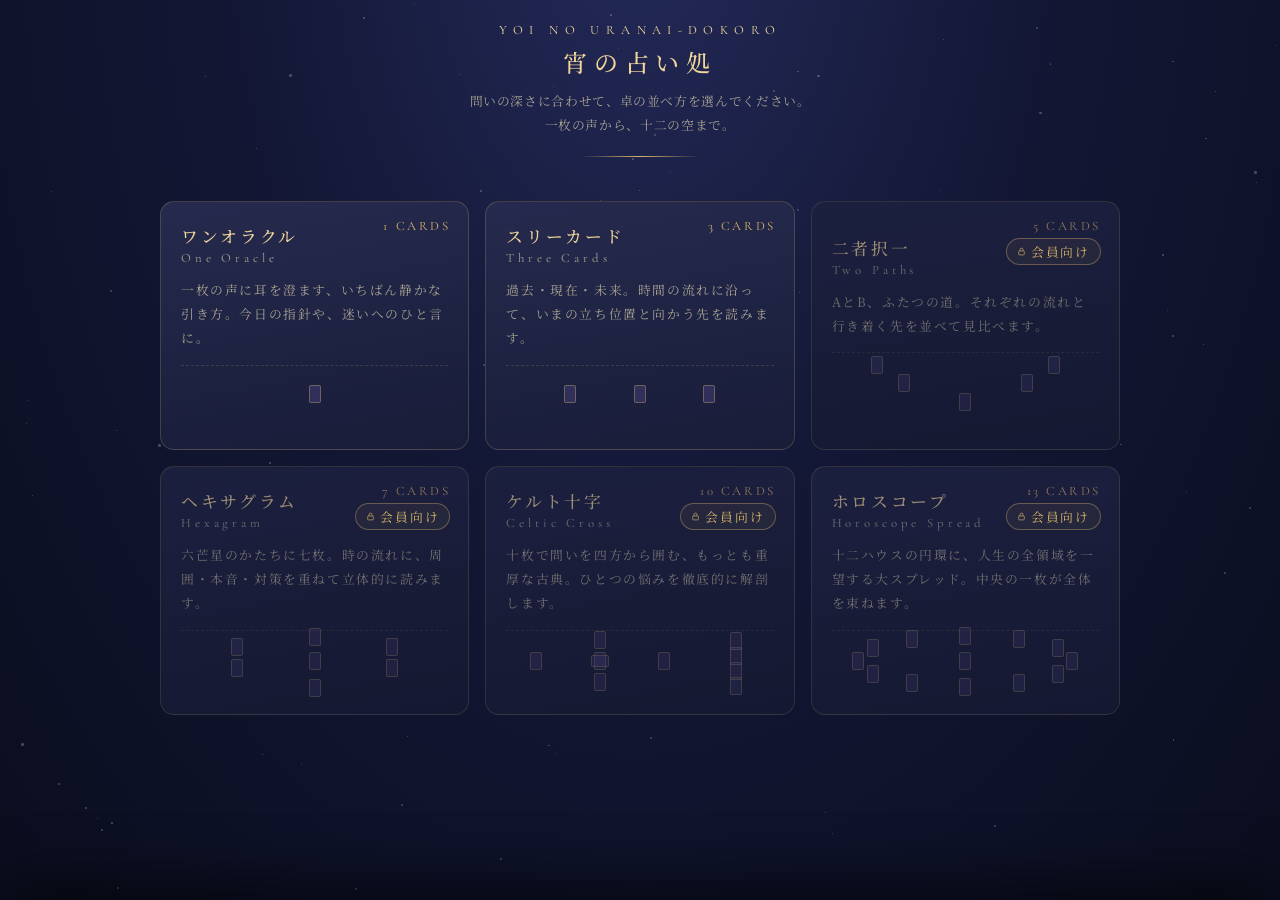
==== commit 526f52d1: "無料タロットの読みやすさを修理（金継ぎ診断） 散らかり度 32→16・低コントラスト1件→0・極小文字17件→0・画素検査の違反7件→0。  読めなかった原因は2つ。 - --gold-dim が r" ====
--- a/tarot/index.html
+++ b/tarot/index.html
@@ -427,6 +427,55 @@
   h1{font-size:1.28rem}
   .reading .r-body{font-size:.84rem}
 }
+</style>
+<style id="kintsugi-repair">
+/* ══════════════════════════════════════════════════════════════
+   金継ぎ 追補スタイル — 宵の占い処（tarot/index.html）
+   2026-08-28 ／ <head> の最後に足すだけで効く。
+
+   ① [破れ] 低コントラスト＋画素検査の違反7件
+   ② [破れ] 極小文字17件 … 12px未満をなくす
+   ③ [乱れ] 文字サイズの段数過多
+   配置は無変更。新しい色は足していない（元からある --gold と --gold-bright だけ使う）。
+   ══════════════════════════════════════════════════════════════ */
+
+/* ── ① 読めない文字 ─────────────────────────────────────────
+   原因は2つ。
+   (1) --gold-dim が rgba(216,180,106,.38) の半透明で、地に溶けていた
+   (2) 夜空の星（白・不透明度.38）が文字の裏に当たっていた
+   透明な金をやめて元からある不透明な金にし、星は少しだけ控えめにする。 */
+.brand,
+#veil p{
+  color:var(--gold-bright);   /* 星の上に載る文字。いちばん明るい金で床に届かせる */
+}
+.spread-card .sc-count{
+  color:var(--gold);          /* 不透明なカードの上なので、通常の金で足りる */
+}
+
+/* 星は消さずに、ひかえめに。またたきの山も同じだけ下げる */
+.star{ opacity:.24 }
+@keyframes twinkle{
+  0%,100%{ opacity:.07 }
+  50%{ opacity:.34 }
+}
+
+/* ── ②③ 極小文字と段数 ─────────────────────────────────────
+   本文は 12.8 / 13.8 の2段、ボタンは 12.8 / 13.4 の2段へ。
+   9.92px の鍵アイコンのラベルも 12.8px まで上げる。 */
+.brand,
+.subtitle,
+.spread-card .sc-desc,
+.spread-card .sc-en,
+.spread-card .sc-count,
+.spread-card .sc-lock,
+#gate-close{
+  font-size:12.8px;
+}
+.gate-text,
+.gate-mark{
+  font-size:13.8px;
+}
+#gate-line{ font-size:13.4px }
 </style>
 </head>
 <body>
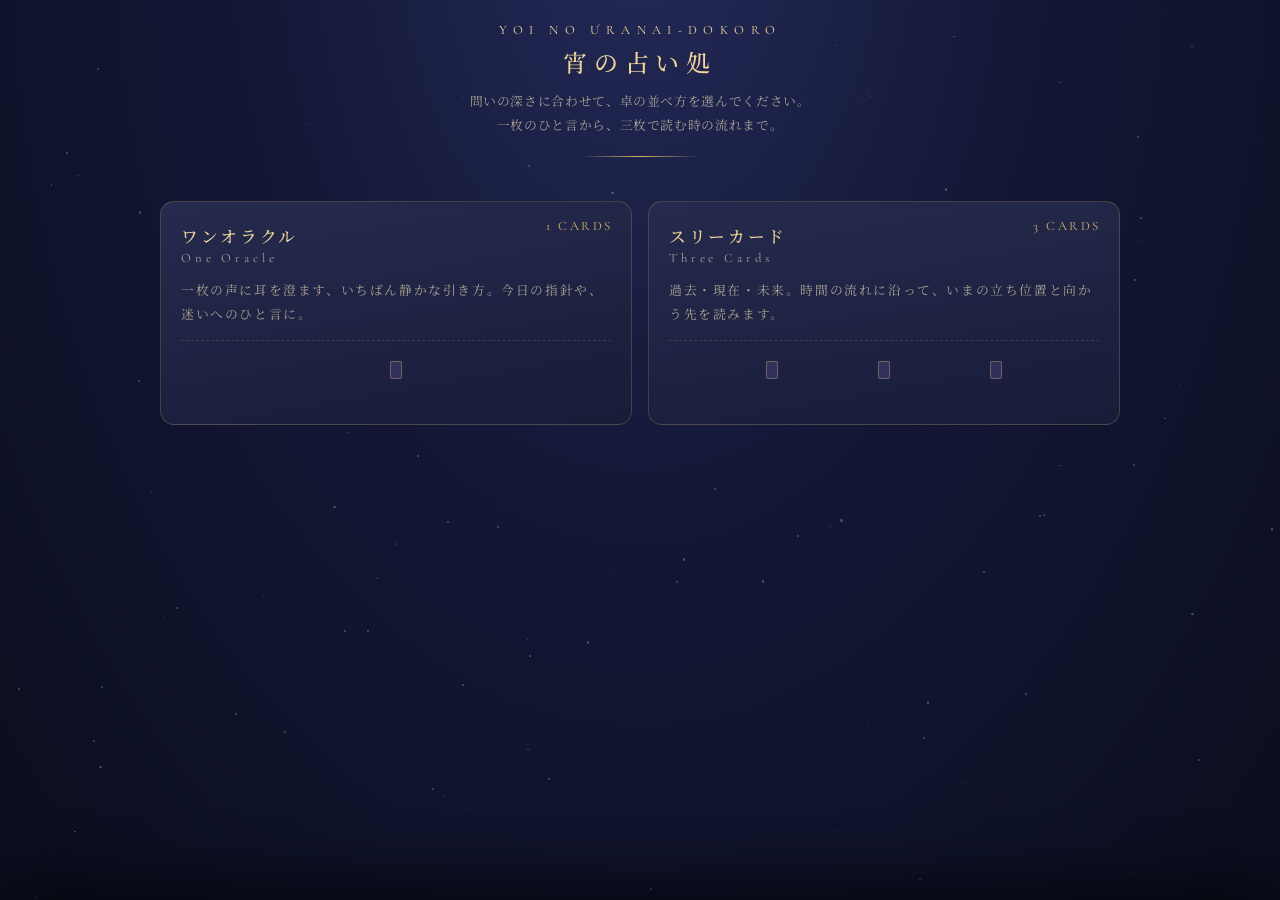
==== commit ad0bbf3a: "無料タロットを2種類に整理しトリセツへ案内" ====
--- a/tarot/index.html
+++ b/tarot/index.html
@@ -4,7 +4,7 @@
 <meta charset="UTF-8">
 <meta name="viewport" content="width=device-width, initial-scale=1.0, maximum-scale=1.0, user-scalable=no">
 <title>宵の占い処 — スプレッド選択式タロット</title>
-<meta name="description" content="一枚の声から、十二の空まで。スプレッド選択式のタロット">
+<meta name="description" content="一枚のひと言から、三枚で読む時の流れまで。スプレッド選択式のタロット">
 
 <!-- ▼▼ 公開URL（GitHub Pages）。移転したらこの3行とJS側のSITE_URLを直す ▼▼ -->
 <meta property="og:url" content="https://omasu-official.onrender.com/tarot/">
@@ -16,12 +16,12 @@
 <meta property="og:site_name" content="宵の占い処">
 <meta property="og:locale" content="ja_JP">
 <meta property="og:title" content="宵の占い処 — スプレッド選択式タロット">
-<meta property="og:description" content="一枚の声から、十二の空まで。スプレッド選択式のタロット">
+<meta property="og:description" content="一枚のひと言から、三枚で読む時の流れまで。スプレッド選択式のタロット">
 <meta property="og:image:width" content="1200">
 <meta property="og:image:height" content="630">
 <meta name="twitter:card" content="summary_large_image">
 <meta name="twitter:title" content="宵の占い処 — スプレッド選択式タロット">
-<meta name="twitter:description" content="一枚の声から、十二の空まで。スプレッド選択式のタロット">
+<meta name="twitter:description" content="一枚のひと言から、三枚で読む時の流れまで。スプレッド選択式のタロット">
 <meta name="twitter:image" content="https://omasu-official.onrender.com/tarot/ogp.png">
 <meta name="theme-color" content="#0b0e1e">
 
@@ -485,7 +485,7 @@
 <section class="screen active" id="screen-select">
   <p class="brand">Yoi no Uranai-dokoro</p>
   <h1>宵の占い処</h1>
-  <p class="subtitle">問いの深さに合わせて、卓の並べ方を選んでください。<br>一枚の声から、十二の空まで。</p>
+  <p class="subtitle">問いの深さに合わせて、卓の並べ方を選んでください。<br>一枚のひと言から、三枚で読む時の流れまで。</p>
   <div class="gold-rule"></div>
   <div class="spread-grid" id="spread-grid"></div>
 </section>
@@ -553,13 +553,13 @@
 /* ================= ▼リンク設定（変更はここだけ）▼ ================= */
 const SITE_URL   = "https://omasu-official.onrender.com/tarot/"; // headのog:urlと揃える
 const LINE_URL   = "https://lin.ee/zI0K08R";                 // 公式LINE（フッター＆会員向けモーダル共通）
-const ASTRO_URL  = "https://hoshiyomi-lab.pages.dev/courses/astrology-basics"; // 占星術での読み解き → 星よみラボ
+const ASTRO_URL  = "https://omasuhoroscope.stores.jp/items/6a7808293ffe3e076fdcb962"; // わたしのトリセツの商品案内
 const AUTHOR_URL = "https://www.instagram.com/omasu_horoscope/"; // 制作者名 → Instagram
 const AUTHOR_NAME= "星よみ専門家 おます";
 
 /* 会員向けにするスプレッド。公開するときはこの配列から key を消すだけでよい */
 const MEMBER_ONLY = ["choice","hex","celtic","horo"];
-const MEMBER_OPEN = "9月の公開を予定しています。";
+const MEMBER_OPEN = "公開時期・利用方法は未定です。";
 /* ================= ▲ここまで▲ ================= */
 
 /* ================= カードデータ ================= */
@@ -875,7 +875,7 @@
 /* ================= スプレッド選択画面 ================= */
 (function(){
   const grid=$("spread-grid");
-  Object.values(SPREADS).forEach(sp=>{
+  Object.values(SPREADS).filter(sp=>!isLocked(sp.key)).forEach(sp=>{
     const b=document.createElement("button");
     const locked=isLocked(sp.key);
     b.className="spread-card"+(locked?" locked":"");
@@ -1231,7 +1231,8 @@
   <p class="p-close-line">— Yoi no Uranai-dokoro —</p>
   <div class="p-footer">
     <div class="pf-rule"></div>
-    <a class="pf-link" href="${ASTRO_URL}" target="_blank" rel="noopener">占星術での読み解きはこちら</a>
+    <p>いまの気持ちを整理したら、あなた自身のことも。<br>生まれたときの星から読む「わたしのトリセツ」</p>
+    <a class="pf-link" href="${ASTRO_URL}" target="_blank" rel="noopener">「わたしのトリセツ」の内容を見る</a>
     <p class="pf-credit">制作｜<a href="${AUTHOR_URL}" target="_blank" rel="noopener">${AUTHOR_NAME}</a></p>
   </div>`;
   c.innerHTML=html;
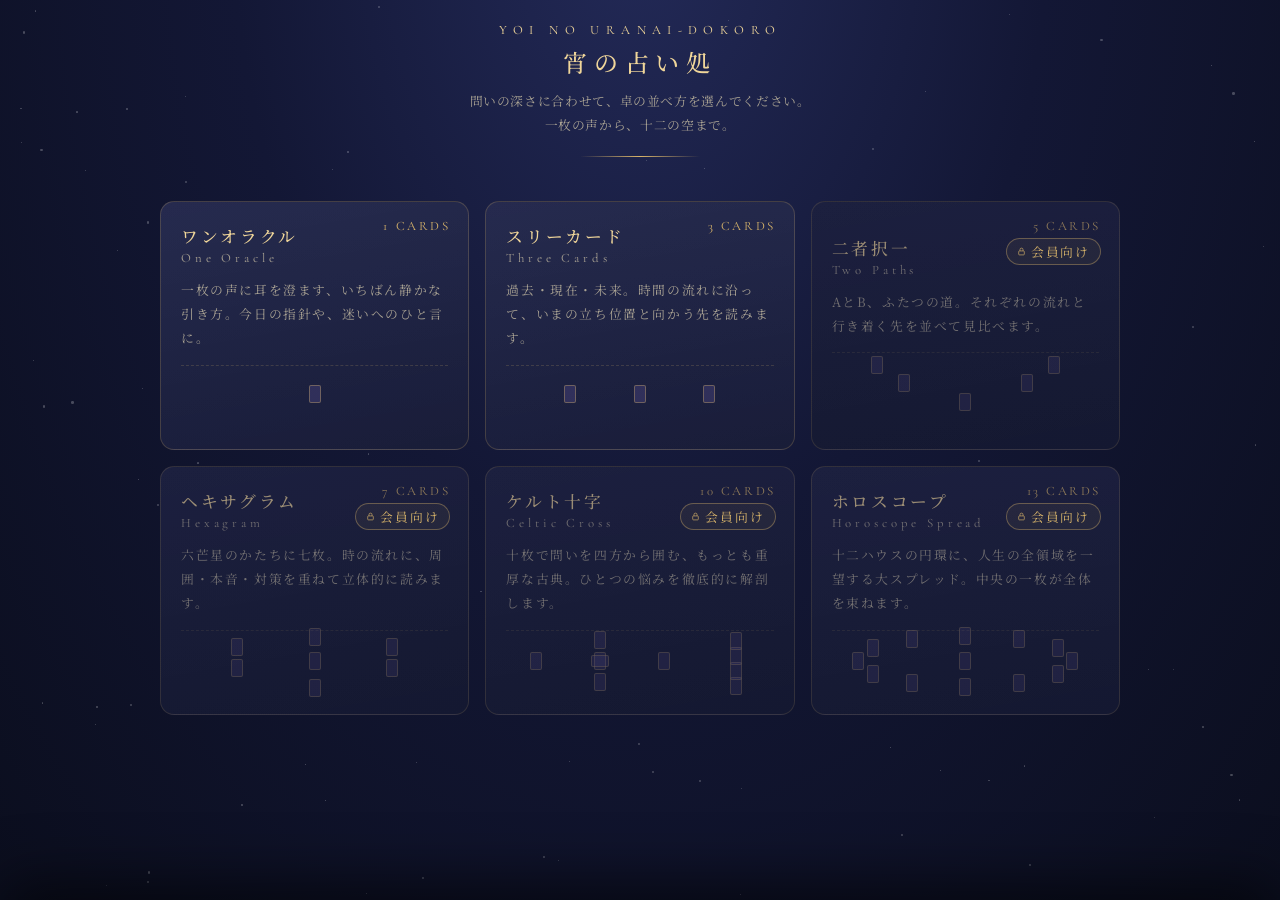
==== commit 51f8c72e: "Revert "無料タロットを2種類に整理しトリセツへ案内" This reverts commit ad0bbf3a57006eeaecb71cff31ef0d6b3b9349b0." ====
--- a/tarot/index.html
+++ b/tarot/index.html
@@ -4,7 +4,7 @@
 <meta charset="UTF-8">
 <meta name="viewport" content="width=device-width, initial-scale=1.0, maximum-scale=1.0, user-scalable=no">
 <title>宵の占い処 — スプレッド選択式タロット</title>
-<meta name="description" content="一枚のひと言から、三枚で読む時の流れまで。スプレッド選択式のタロット">
+<meta name="description" content="一枚の声から、十二の空まで。スプレッド選択式のタロット">
 
 <!-- ▼▼ 公開URL（GitHub Pages）。移転したらこの3行とJS側のSITE_URLを直す ▼▼ -->
 <meta property="og:url" content="https://omasu-official.onrender.com/tarot/">
@@ -16,12 +16,12 @@
 <meta property="og:site_name" content="宵の占い処">
 <meta property="og:locale" content="ja_JP">
 <meta property="og:title" content="宵の占い処 — スプレッド選択式タロット">
-<meta property="og:description" content="一枚のひと言から、三枚で読む時の流れまで。スプレッド選択式のタロット">
+<meta property="og:description" content="一枚の声から、十二の空まで。スプレッド選択式のタロット">
 <meta property="og:image:width" content="1200">
 <meta property="og:image:height" content="630">
 <meta name="twitter:card" content="summary_large_image">
 <meta name="twitter:title" content="宵の占い処 — スプレッド選択式タロット">
-<meta name="twitter:description" content="一枚のひと言から、三枚で読む時の流れまで。スプレッド選択式のタロット">
+<meta name="twitter:description" content="一枚の声から、十二の空まで。スプレッド選択式のタロット">
 <meta name="twitter:image" content="https://omasu-official.onrender.com/tarot/ogp.png">
 <meta name="theme-color" content="#0b0e1e">
 
@@ -485,7 +485,7 @@
 <section class="screen active" id="screen-select">
   <p class="brand">Yoi no Uranai-dokoro</p>
   <h1>宵の占い処</h1>
-  <p class="subtitle">問いの深さに合わせて、卓の並べ方を選んでください。<br>一枚のひと言から、三枚で読む時の流れまで。</p>
+  <p class="subtitle">問いの深さに合わせて、卓の並べ方を選んでください。<br>一枚の声から、十二の空まで。</p>
   <div class="gold-rule"></div>
   <div class="spread-grid" id="spread-grid"></div>
 </section>
@@ -553,13 +553,13 @@
 /* ================= ▼リンク設定（変更はここだけ）▼ ================= */
 const SITE_URL   = "https://omasu-official.onrender.com/tarot/"; // headのog:urlと揃える
 const LINE_URL   = "https://lin.ee/zI0K08R";                 // 公式LINE（フッター＆会員向けモーダル共通）
-const ASTRO_URL  = "https://omasuhoroscope.stores.jp/items/6a7808293ffe3e076fdcb962"; // わたしのトリセツの商品案内
+const ASTRO_URL  = "https://hoshiyomi-lab.pages.dev/courses/astrology-basics"; // 占星術での読み解き → 星よみラボ
 const AUTHOR_URL = "https://www.instagram.com/omasu_horoscope/"; // 制作者名 → Instagram
 const AUTHOR_NAME= "星よみ専門家 おます";
 
 /* 会員向けにするスプレッド。公開するときはこの配列から key を消すだけでよい */
 const MEMBER_ONLY = ["choice","hex","celtic","horo"];
-const MEMBER_OPEN = "公開時期・利用方法は未定です。";
+const MEMBER_OPEN = "9月の公開を予定しています。";
 /* ================= ▲ここまで▲ ================= */
 
 /* ================= カードデータ ================= */
@@ -875,7 +875,7 @@
 /* ================= スプレッド選択画面 ================= */
 (function(){
   const grid=$("spread-grid");
-  Object.values(SPREADS).filter(sp=>!isLocked(sp.key)).forEach(sp=>{
+  Object.values(SPREADS).forEach(sp=>{
     const b=document.createElement("button");
     const locked=isLocked(sp.key);
     b.className="spread-card"+(locked?" locked":"");
@@ -1231,8 +1231,7 @@
   <p class="p-close-line">— Yoi no Uranai-dokoro —</p>
   <div class="p-footer">
     <div class="pf-rule"></div>
-    <p>いまの気持ちを整理したら、あなた自身のことも。<br>生まれたときの星から読む「わたしのトリセツ」</p>
-    <a class="pf-link" href="${ASTRO_URL}" target="_blank" rel="noopener">「わたしのトリセツ」の内容を見る</a>
+    <a class="pf-link" href="${ASTRO_URL}" target="_blank" rel="noopener">占星術での読み解きはこちら</a>
     <p class="pf-credit">制作｜<a href="${AUTHOR_URL}" target="_blank" rel="noopener">${AUTHOR_NAME}</a></p>
   </div>`;
   c.innerHTML=html;
